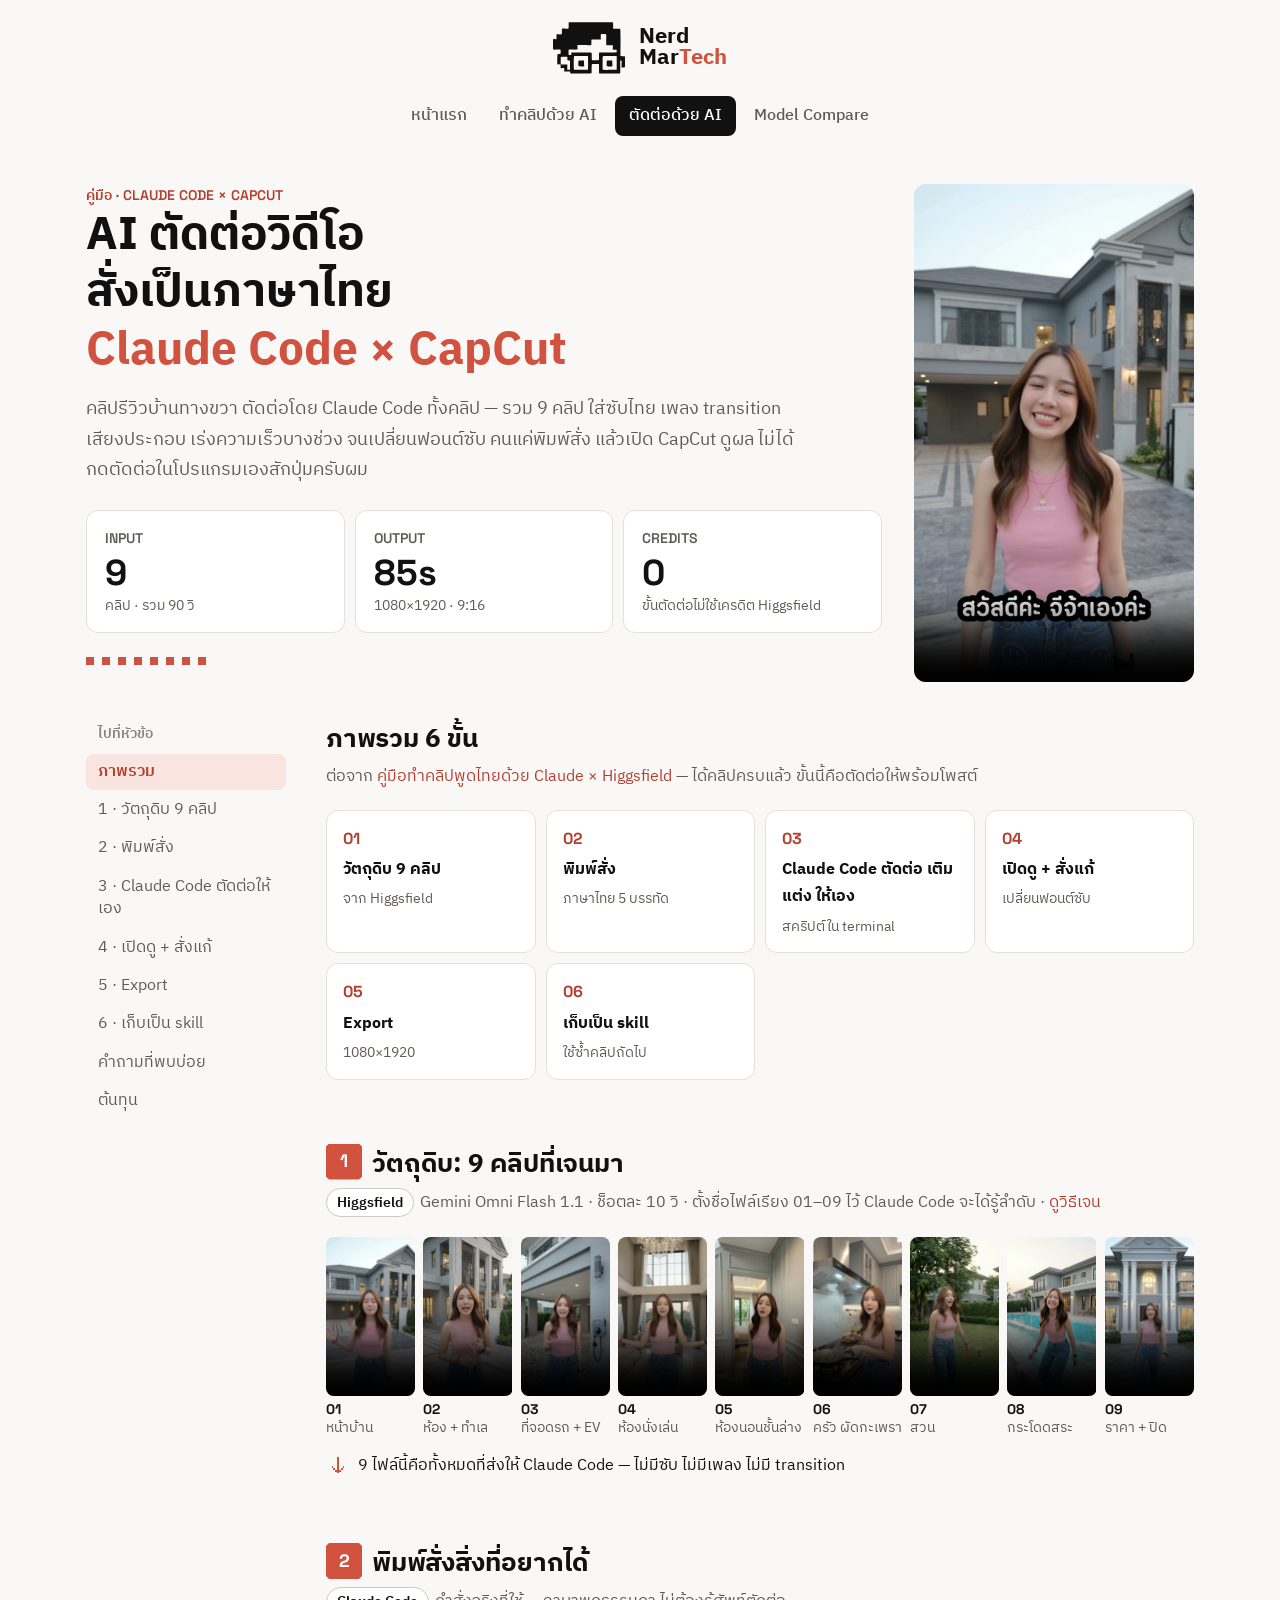
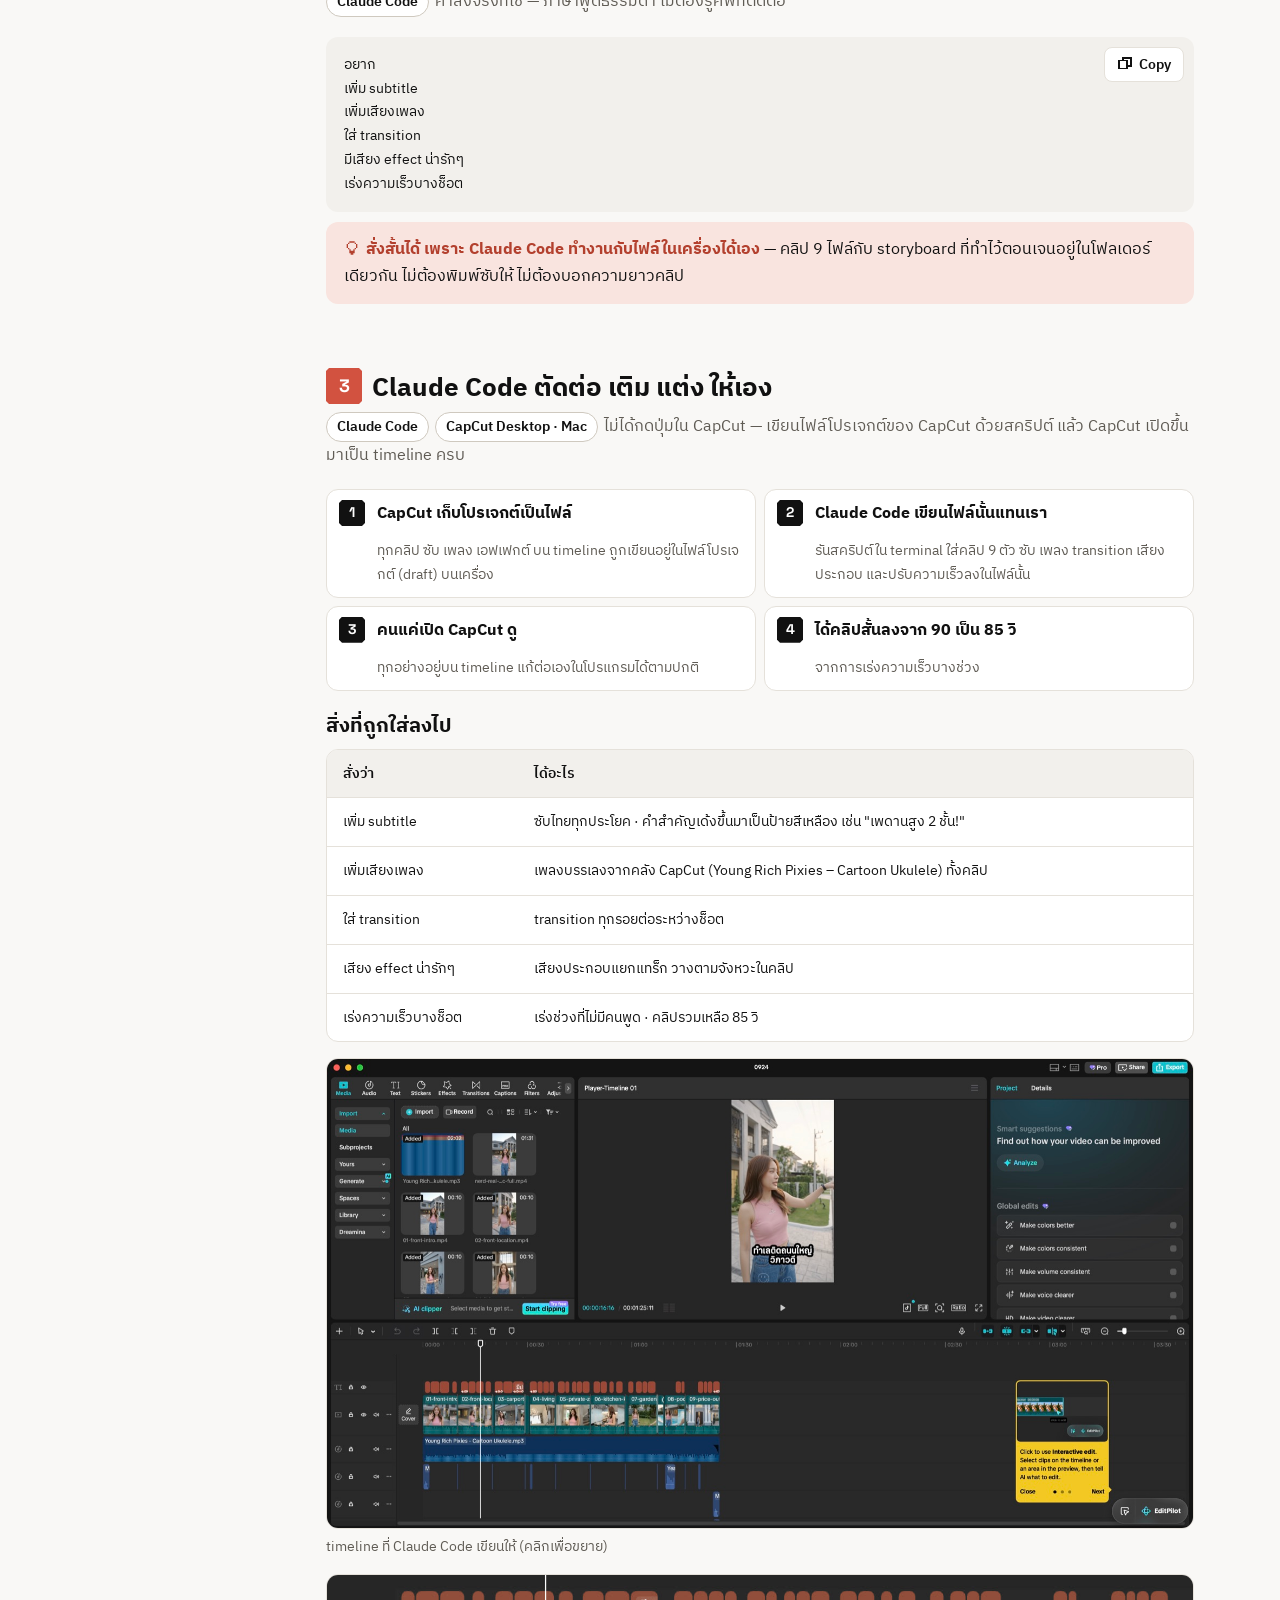
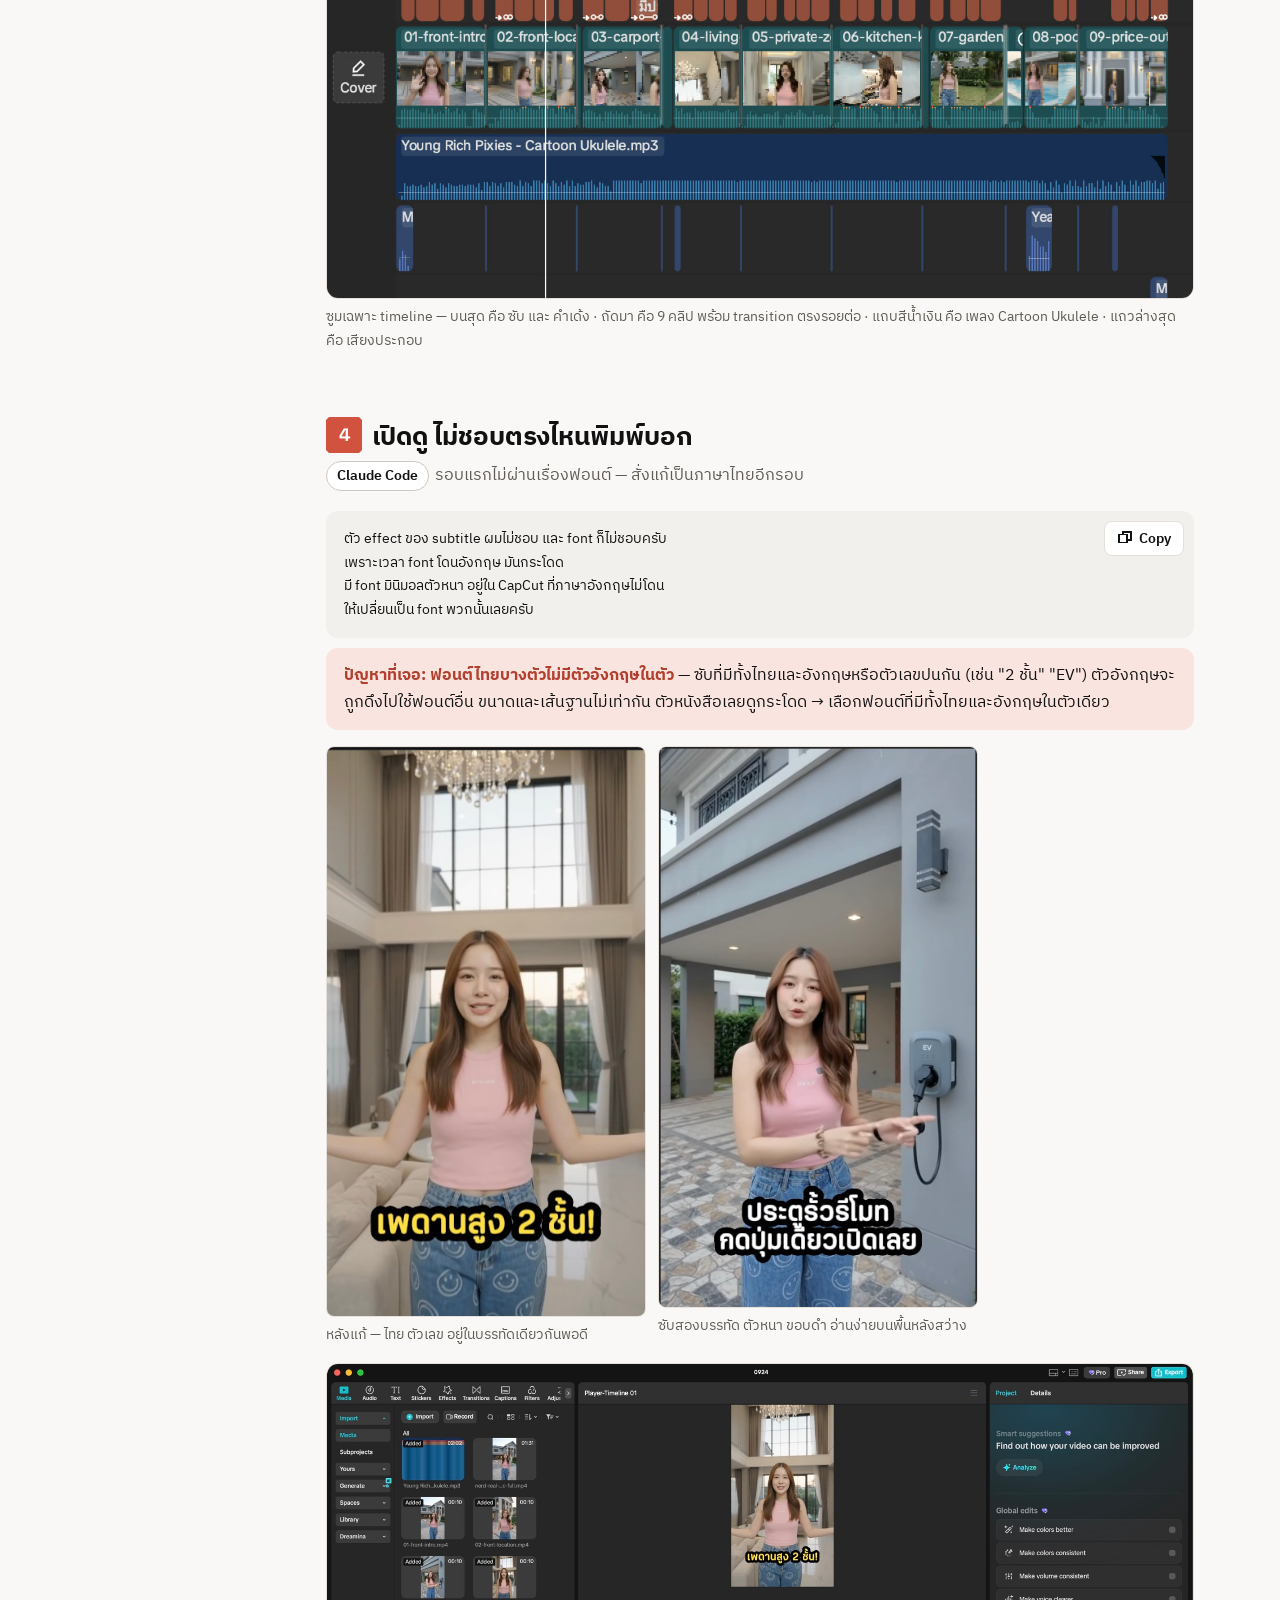
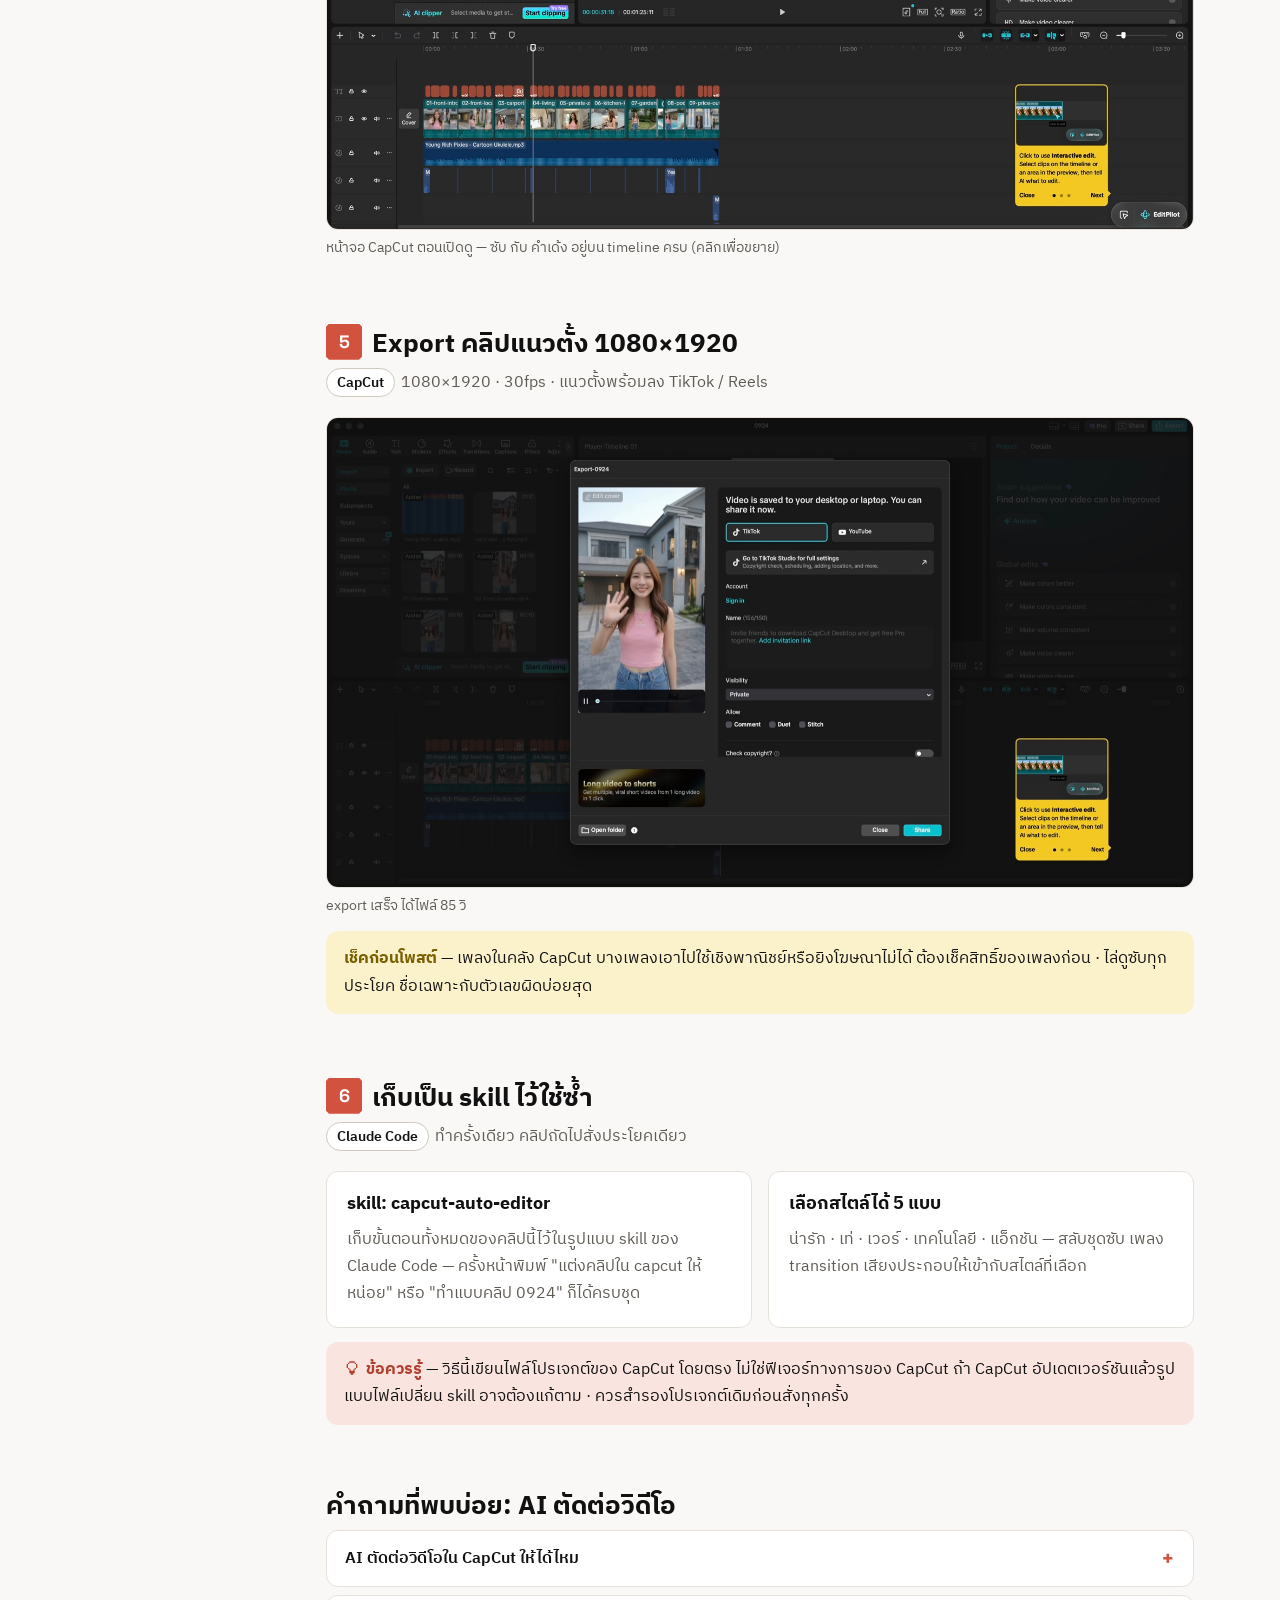
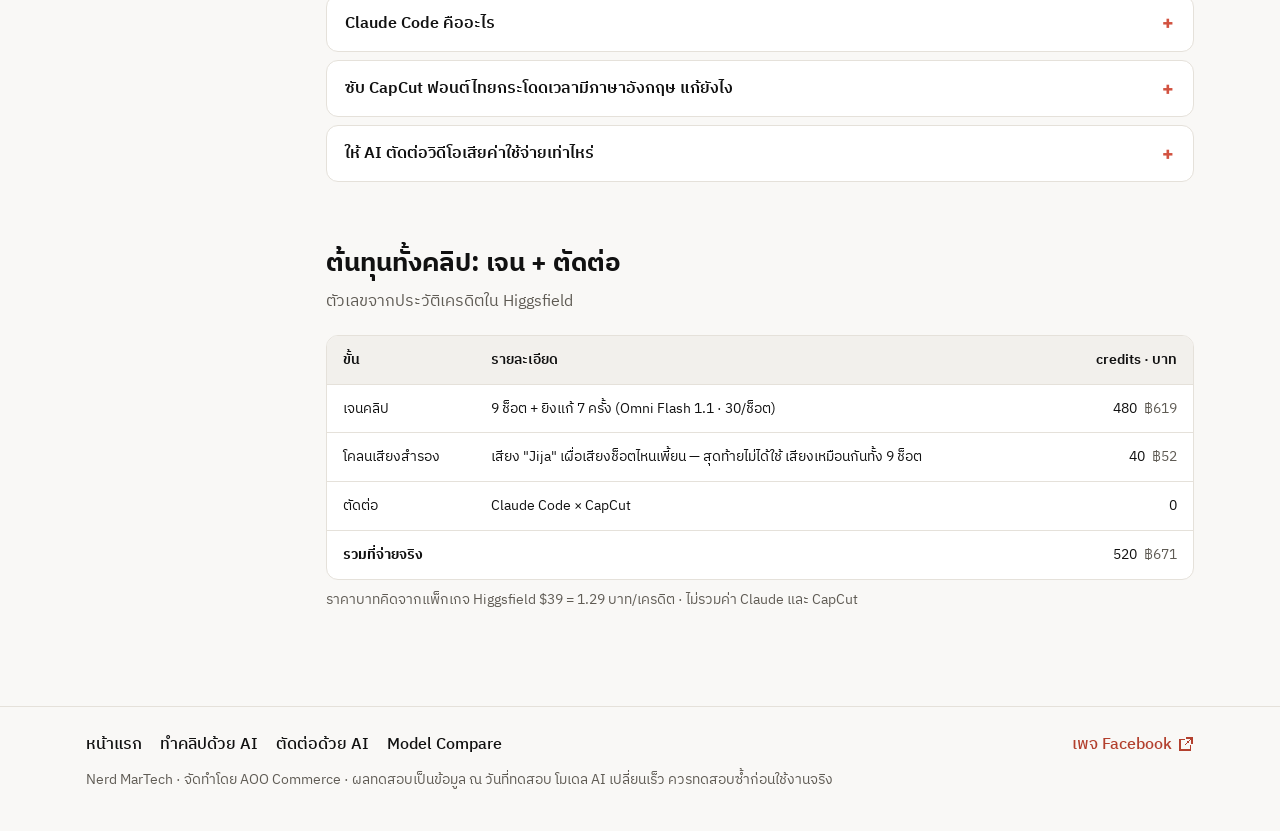
==== ai-edit.html @ 5c033482 "Home: 18s Genjutsu before/after pair playing in sync Original (sped 1.5% to match Genjutsu timing, c" ====
<!DOCTYPE html>
<html lang="th">
<head>
<meta charset="UTF-8">
<meta name="viewport" content="width=device-width, initial-scale=1">
<title>AI ตัดต่อวิดีโอ ให้ Claude Code ตัดต่อใน CapCut — สอนทีละขั้น</title>
<meta name="description" content="AI ตัดต่อวิดีโอให้ทั้งคลิป: Claude Code ใส่ซับไทย เพลง transition เสียงประกอบใน CapCut แค่พิมพ์สั่งเป็นภาษาไทย พร้อมคำสั่งจริง ภาพหน้าจอ และวิธีแก้ฟอนต์ซับกระโดด">
<link rel="canonical" href="https://nerdmartech.com/ai-edit.html">
<meta property="og:type" content="article">
<meta property="og:site_name" content="Nerd MarTech">
<meta property="og:title" content="AI ตัดต่อวิดีโอ ให้ Claude Code ตัดต่อใน CapCut — สอนทีละขั้น">
<meta property="og:description" content="AI ตัดต่อวิดีโอให้ทั้งคลิป: Claude Code ใส่ซับไทย เพลง transition เสียงประกอบใน CapCut แค่พิมพ์สั่งเป็นภาษาไทย พร้อมคำสั่งจริง ภาพหน้าจอ และวิธีแก้ฟอนต์ซับกระโดด">
<meta property="og:video" content="https://nerdmartech.com/assets/videos/ugc-house-review-final.mp4">
<meta property="og:url" content="https://nerdmartech.com/ai-edit.html">
<meta property="og:locale" content="th_TH">
<meta name="twitter:card" content="summary_large_image">
<meta property="og:image" content="https://nerdmartech.com/assets/og.png">
<meta property="og:image:width" content="1200">
<meta property="og:image:height" content="630">
<meta property="og:image:alt" content="Nerd MarTech — เนิร์ดนั่งหน้าแล็ปท็อป รอบตัวมีไอคอน Claude ChatGPT Gemini Canva CapCut Facebook LINE">
<meta name="twitter:image" content="https://nerdmartech.com/assets/og.png">
<script type="application/ld+json">
{"@context":"https://schema.org","@type":"HowTo","name":"AI ตัดต่อวิดีโอ: ให้ Claude Code ตัดต่อใน CapCut","description":"ให้ Claude Code ตัดต่อคลิปใน CapCut Desktop ให้ทั้งคลิป ตั้งแต่รวมคลิป ใส่ซับไทย เพลง transition เสียงประกอบ เร่งความเร็ว จนเปลี่ยนฟอนต์ คนแค่พิมพ์สั่งเป็นภาษาไทย","totalTime":"PT30M","tool":[{"@type":"HowToTool","name":"Claude Code"},{"@type":"HowToTool","name":"CapCut Desktop (Mac)"}],"step":[{"@type":"HowToStep","name":"เตรียมคลิปวัตถุดิบ","text":"คลิปที่เจนเสร็จแล้ว 9 ไฟล์ ตั้งชื่อเรียงตามลำดับ 01–09"},{"@type":"HowToStep","name":"พิมพ์สั่งสิ่งที่อยากได้","text":"บอก Claude Code เป็นภาษาไทย: ใส่ซับ เพลง transition เสียงประกอบ เร่งความเร็วบางช็อต"},{"@type":"HowToStep","name":"Claude Code เขียนโปรเจกต์ CapCut","text":"Claude Code เขียนไฟล์โปรเจกต์ของ CapCut Desktop ผ่านสคริปต์ใน terminal"},{"@type":"HowToStep","name":"เปิด CapCut ดูแล้วสั่งแก้","text":"เปิดโปรเจกต์ดูผล ไม่ชอบตรงไหนพิมพ์บอก เช่น เปลี่ยนฟอนต์ซับ"},{"@type":"HowToStep","name":"Export","text":"Export 1080×1920 แนวตั้ง"},{"@type":"HowToStep","name":"เก็บเป็น skill","text":"เก็บขั้นตอนทั้งหมดเป็น skill ไว้ใช้กับคลิปถัดไป"}]}
</script>
<script type="application/ld+json">
{"@context": "https://schema.org", "@type": "FAQPage", "mainEntity": [{"@type": "Question", "name": "AI ตัดต่อวิดีโอใน CapCut ให้ได้ไหม", "acceptedAnswer": {"@type": "Answer", "text": "ได้ — Claude Code เขียนไฟล์โปรเจกต์ของ CapCut Desktop บน Mac ผ่านสคริปต์ใน terminal ใส่คลิป ซับไทย เพลง transition เสียงประกอบ และปรับความเร็วให้ พอเปิด CapCut ทุกอย่างอยู่บน timeline แก้ต่อเองได้ตามปกติ คลิปตัวอย่างในหน้านี้ตัดต่อแบบนี้ทั้งคลิป"}}, {"@type": "Question", "name": "Claude Code คืออะไร", "acceptedAnswer": {"@type": "Answer", "text": "Claude Code คือ AI ของ Anthropic ที่ทำงานใน terminal อ่าน เขียน และรันไฟล์ในเครื่องได้เอง เดิมทำมาเพื่อเขียนโค้ด แต่สั่งงานอื่นที่ทำผ่านไฟล์ได้ด้วย เช่น ตัดต่อวิดีโอผ่านไฟล์โปรเจกต์ของ CapCut"}}, {"@type": "Question", "name": "ซับ CapCut ฟอนต์ไทยกระโดดเวลามีภาษาอังกฤษ แก้ยังไง", "acceptedAnswer": {"@type": "Answer", "text": "เกิดจากฟอนต์ไทยบางตัวไม่มีตัวอังกฤษและตัวเลขในตัว โปรแกรมเลยดึงฟอนต์อื่นมาแทน ขนาดและเส้นฐานไม่เท่ากัน ตัวหนังสือจึงดูกระโดด วิธีแก้คือเปลี่ยนเป็นฟอนต์ที่มีทั้งไทยและอังกฤษในตัวเดียว เช่น ฟอนต์ตัวหนาแบบมินิมอลในคลัง CapCut"}}, {"@type": "Question", "name": "ให้ AI ตัดต่อวิดีโอเสียค่าใช้จ่ายเท่าไหร่", "acceptedAnswer": {"@type": "Answer", "text": "ขั้นตัดต่อไม่ใช้เครดิต Higgsfield เลย ต้นทุนหลักอยู่ที่ตอนเจนคลิป คลิปตัวอย่าง 85 วินาทีจ่ายรวม 520 credits (ประมาณ 671 บาท) — เจน 9 ช็อตรวมยิงแก้ 7 ครั้ง 480 + โคลนเสียงสำรอง 40 ยังไม่รวมค่าสมาชิก Claude"}}]}
</script>
<script type="application/ld+json">
{"@context": "https://schema.org", "@type": "VideoObject", "name": "รีวิวบ้าน Nerd Real Estate — วิดีโอ AI ตัดต่อด้วย Claude Code × CapCut", "description": "คลิปรีวิวบ้าน 85 วินาที เจนทุกช็อตด้วย Gemini Omni Flash 1.1 และตัดต่อ ใส่ซับไทย เพลง transition เสียงประกอบ โดย Claude Code ใน CapCut", "thumbnailUrl": "https://nerdmartech.com/assets/videos/ugc-house-review-final.jpg", "contentUrl": "https://nerdmartech.com/assets/videos/ugc-house-review-final.mp4", "uploadDate": "2026-09-24", "duration": "PT1M25S", "inLanguage": "th"}
</script>
<script type="application/ld+json">
{"@context": "https://schema.org", "@type": "BreadcrumbList", "itemListElement": [{"@type": "ListItem", "position": 1, "name": "หน้าแรก", "item": "https://nerdmartech.com/"}, {"@type": "ListItem", "position": 2, "name": "ตัดต่อวิดีโอด้วย AI", "item": "https://nerdmartech.com/ai-edit.html"}]}
</script>
<link href="https://fonts.googleapis.com/css2?family=IBM+Plex+Sans+Thai:wght@400;500;600;700&family=Space+Grotesk:wght@500;600;700&family=Zen+Kaku+Gothic+New:wght@500;700&display=swap" rel="stylesheet">
<link rel="stylesheet" href="assets/style.css?v=20260924d">
<link rel="icon" href="favicon.ico?v=2" sizes="any">
<link rel="icon" type="image/png" sizes="32x32" href="assets/brand/favicon-32.png?v=2">
<link rel="apple-touch-icon" href="assets/brand/apple-touch-icon.png?v=2">
<meta name="theme-color" content="#f9f8f6">
<style>
.guide-hero{display:grid;grid-template-columns:minmax(0,1fr) 280px;gap:32px;align-items:start}
@media(max-width:820px){.guide-hero{grid-template-columns:minmax(0,1fr)}.guide-hero video{max-width:320px;margin:0 auto}}
.flow{display:grid;grid-template-columns:repeat(auto-fit,minmax(170px,1fr));gap:10px}
.flow a{display:flex;flex-direction:column;gap:4px;background:var(--card);border:1px solid var(--line);border-radius:var(--r);padding:14px 16px;color:var(--text)}
.flow a:hover{text-decoration:none;border-color:var(--line2);box-shadow:var(--shadow)}
.flow a b{font-size:var(--fs-md)}
.flow a small{color:var(--muted);font-size:var(--fs-sm)}
.flow .n{font-family:var(--font-display);font-weight:700;color:var(--accent-ink)}
.merge{display:flex;align-items:center;gap:10px;margin:14px 0 0;font-size:var(--fs-md)}
.merge svg{width:22px;height:22px;fill:var(--accent);transform:rotate(90deg);shape-rendering:crispEdges}
.shots{display:grid;grid-template-columns:repeat(2,minmax(0,320px));gap:12px}
.shots figure{margin:0;display:flex;flex-direction:column;gap:6px}
.shots img{width:100%;display:block;border-radius:var(--r-sm);border:1px solid var(--line);cursor:zoom-in}
.shots figcaption{font-size:var(--fs-sm);color:var(--muted)}
.wide-shot img{width:100%;display:block;border-radius:var(--r);border:1px solid var(--line);cursor:zoom-in}
.wide-shot figure{margin:0}
.wide-shot figcaption{font-size:var(--fs-sm);color:var(--muted);margin-top:6px}
.check{margin:0;padding-left:20px}.check li{margin:4px 0}
</style>
</head>
<body data-page="ai-edit.html">

<div class="wrap page-hero">
<div class="hero guide-hero">
  <div>
    <div class="lab red">คู่มือ · Claude Code × CapCut</div>
    <h1>AI ตัดต่อวิดีโอ<br>สั่งเป็นภาษาไทย<br><em>Claude Code × CapCut</em></h1>
    <p>คลิปรีวิวบ้านทางขวา ตัดต่อโดย Claude Code ทั้งคลิป — รวม 9 คลิป ใส่ซับไทย เพลง transition เสียงประกอบ เร่งความเร็วบางช่วง จนเปลี่ยนฟอนต์ซับ คนแค่พิมพ์สั่ง แล้วเปิด CapCut ดูผล ไม่ได้กดตัดต่อในโปรแกรมเองสักปุ่มครับผม</p>
    <div class="stats">
      <div class="stat"><span class="lab">Input</span><span class="num">9</span><small>คลิป · รวม 90 วิ</small></div>
      <div class="stat"><span class="lab">Output</span><span class="num">85s</span><small>1080×1920 · 9:16</small></div>
      <div class="stat"><span class="lab">Credits</span><span class="num">0</span><small>ขั้นตัดต่อไม่ใช้เครดิต Higgsfield</small></div>
    </div>
    <div class="px-divider"></div>
  </div>
  <video class="show-media" aria-label="คลิปรีวิวบ้านที่ AI ตัดต่อ ใส่ซับ เพลง ให้ทั้งคลิป" src="assets/videos/ugc-house-review-final.mp4" poster="assets/videos/ugc-house-review-final.jpg" controls playsinline preload="none"></video>
</div>
</div>

<main id="content">

<!-- ===== OVERVIEW ===== -->
<section id="overview" data-toc="ภาพรวม">
  <h2>ภาพรวม 6 ขั้น</h2>
  <p class="h2sub">ต่อจาก <a href="ai-video.html">คู่มือทำคลิปพูดไทยด้วย Claude × Higgsfield</a> — ได้คลิปครบแล้ว ขั้นนี้คือตัดต่อให้พร้อมโพสต์</p>
  <div class="flow">
    <a href="#step1"><span class="n">01</span><b>วัตถุดิบ 9 คลิป</b><small>จาก Higgsfield</small></a>
    <a href="#step2"><span class="n">02</span><b>พิมพ์สั่ง</b><small>ภาษาไทย 5 บรรทัด</small></a>
    <a href="#step3"><span class="n">03</span><b>Claude Code ตัดต่อ เติม แต่ง ให้เอง</b><small>สคริปต์ใน terminal</small></a>
    <a href="#step4"><span class="n">04</span><b>เปิดดู + สั่งแก้</b><small>เปลี่ยนฟอนต์ซับ</small></a>
    <a href="#step5"><span class="n">05</span><b>Export</b><small>1080×1920</small></a>
    <a href="#step6"><span class="n">06</span><b>เก็บเป็น skill</b><small>ใช้ซ้ำคลิปถัดไป</small></a>
  </div>
</section>

<!-- ===== STEP 1 ===== -->
<section id="step1" data-toc="1 · วัตถุดิบ 9 คลิป">
  <h2><span class="stepno">1</span>วัตถุดิบ: 9 คลิปที่เจนมา</h2>
  <p class="h2sub"><span class="tool">Higgsfield</span>Gemini Omni Flash 1.1 · ช็อตละ 10 วิ · ตั้งชื่อไฟล์เรียง 01–09 ไว้ Claude Code จะได้รู้ลำดับ · <a href="ai-video.html">ดูวิธีเจน</a></p>
  <div class="clips">
    <figure><video src="assets/videos/ugc-house/01-front-intro.mp4" poster="assets/videos/ugc-house/01-front-intro.jpg" controls playsinline preload="none"></video><figcaption><b>01</b>หน้าบ้าน</figcaption></figure>
    <figure><video src="assets/videos/ugc-house/02-front-location.mp4" poster="assets/videos/ugc-house/02-front-location.jpg" controls playsinline preload="none"></video><figcaption><b>02</b>ห้อง + ทำเล</figcaption></figure>
    <figure><video src="assets/videos/ugc-house/03-carport-ev.mp4" poster="assets/videos/ugc-house/03-carport-ev.jpg" controls playsinline preload="none"></video><figcaption><b>03</b>ที่จอดรถ + EV</figcaption></figure>
    <figure><video src="assets/videos/ugc-house/04-living-room.mp4" poster="assets/videos/ugc-house/04-living-room.jpg" controls playsinline preload="none"></video><figcaption><b>04</b>ห้องนั่งเล่น</figcaption></figure>
    <figure><video src="assets/videos/ugc-house/05-private-zone.mp4" poster="assets/videos/ugc-house/05-private-zone.jpg" controls playsinline preload="none"></video><figcaption><b>05</b>ห้องนอนชั้นล่าง</figcaption></figure>
    <figure><video src="assets/videos/ugc-house/06-kitchen-krapao.mp4" poster="assets/videos/ugc-house/06-kitchen-krapao.jpg" controls playsinline preload="none"></video><figcaption><b>06</b>ครัว ผัดกะเพรา</figcaption></figure>
    <figure><video src="assets/videos/ugc-house/07-garden.mp4" poster="assets/videos/ugc-house/07-garden.jpg" controls playsinline preload="none"></video><figcaption><b>07</b>สวน</figcaption></figure>
    <figure><video src="assets/videos/ugc-house/08-pool-jump.mp4" poster="assets/videos/ugc-house/08-pool-jump.jpg" controls playsinline preload="none"></video><figcaption><b>08</b>กระโดดสระ</figcaption></figure>
    <figure><video src="assets/videos/ugc-house/09-price-outro.mp4" poster="assets/videos/ugc-house/09-price-outro.jpg" controls playsinline preload="none"></video><figcaption><b>09</b>ราคา + ปิด</figcaption></figure>
  </div>
  <p class="merge"><svg><use href="#i-arrow"/></svg><span>9 ไฟล์นี้คือทั้งหมดที่ส่งให้ Claude Code — ไม่มีซับ ไม่มีเพลง ไม่มี transition</span></p>
</section>

<!-- ===== STEP 2 ===== -->
<section id="step2" data-toc="2 · พิมพ์สั่ง">
  <h2><span class="stepno">2</span>พิมพ์สั่งสิ่งที่อยากได้</h2>
  <p class="h2sub"><span class="tool">Claude Code</span>คำสั่งจริงที่ใช้ — ภาษาพูดธรรมดา ไม่ต้องรู้ศัพท์ตัดต่อ</p>
  <div class="prompt">
    <button class="copy">Copy</button>
<pre>อยาก
เพิ่ม subtitle
เพิ่มเสียงเพลง
ใส่ transition
มีเสียง effect น่ารักๆ
เร่งความเร็วบางช็อต</pre>
  </div>
  <div class="lesson"><b>สั่งสั้นได้ เพราะ Claude Code ทำงานกับไฟล์ในเครื่องได้เอง</b> — คลิป 9 ไฟล์กับ storyboard ที่ทำไว้ตอนเจนอยู่ในโฟลเดอร์เดียวกัน ไม่ต้องพิมพ์ซับให้ ไม่ต้องบอกความยาวคลิป</div>
</section>

<!-- ===== STEP 3 ===== -->
<section id="step3" data-toc="3 · Claude Code ตัดต่อให้เอง">
  <h2><span class="stepno">3</span>Claude Code ตัดต่อ เติม แต่ง ให้เอง</h2>
  <p class="h2sub"><span class="tool">Claude Code</span><span class="tool">CapCut Desktop · Mac</span>ไม่ได้กดปุ่มใน CapCut — เขียนไฟล์โปรเจกต์ของ CapCut ด้วยสคริปต์ แล้ว CapCut เปิดขึ้นมาเป็น timeline ครบ</p>
  <ol class="steps compact">
    <li><b>CapCut เก็บโปรเจกต์เป็นไฟล์</b><span>ทุกคลิป ซับ เพลง เอฟเฟกต์ บน timeline ถูกเขียนอยู่ในไฟล์โปรเจกต์ (draft) บนเครื่อง</span></li>
    <li><b>Claude Code เขียนไฟล์นั้นแทนเรา</b><span>รันสคริปต์ใน terminal ใส่คลิป 9 ตัว ซับ เพลง transition เสียงประกอบ และปรับความเร็วลงในไฟล์นั้น</span></li>
    <li><b>คนแค่เปิด CapCut ดู</b><span>ทุกอย่างอยู่บน timeline แก้ต่อเองในโปรแกรมได้ตามปกติ</span></li>
    <li><b>ได้คลิปสั้นลงจาก 90 เป็น 85 วิ</b><span>จากการเร่งความเร็วบางช่วง</span></li>
  </ol>
  <h3 style="margin-top:22px">สิ่งที่ถูกใส่ลงไป</h3>
  <div class="tablewrap fit">
    <table>
      <thead><tr><th>สั่งว่า</th><th>ได้อะไร</th></tr></thead>
      <tbody>
        <tr><td>เพิ่ม subtitle</td><td>ซับไทยทุกประโยค · คำสำคัญเด้งขึ้นมาเป็นป้ายสีเหลือง เช่น "เพดานสูง 2 ชั้น!"</td></tr>
        <tr><td>เพิ่มเสียงเพลง</td><td>เพลงบรรเลงจากคลัง CapCut (Young Rich Pixies – Cartoon Ukulele) ทั้งคลิป</td></tr>
        <tr><td>ใส่ transition</td><td>transition ทุกรอยต่อระหว่างช็อต</td></tr>
        <tr><td>เสียง effect น่ารักๆ</td><td>เสียงประกอบแยกแทร็ก วางตามจังหวะในคลิป</td></tr>
        <tr><td>เร่งความเร็วบางช็อต</td><td>เร่งช่วงที่ไม่มีคนพูด · คลิปรวมเหลือ 85 วิ</td></tr>
      </tbody>
    </table>
  </div>
  <div class="wide-shot" style="margin-top:16px">
    <figure><img data-zoom src="assets/screens/capcut-2.jpg" alt="timeline ใน CapCut ที่ Claude Code สร้าง มี 9 คลิป แทร็กซับ เพลง และเสียงประกอบ" loading="lazy"><figcaption>timeline ที่ Claude Code เขียนให้ (คลิกเพื่อขยาย)</figcaption></figure>
  </div>
  <div class="wide-shot" style="margin-top:16px">
    <figure><img data-zoom src="assets/screens/capcut-timeline-zoom.jpg" alt="ซูม timeline ใน CapCut: แทร็กซับ 9 คลิป เพลง และเสียงประกอบ" loading="lazy"><figcaption>ซูมเฉพาะ timeline — บนสุด คือ ซับ และ คำเด้ง · ถัดมา คือ 9 คลิป พร้อม transition ตรงรอยต่อ · แถบสีน้ำเงิน คือ เพลง Cartoon Ukulele · แถวล่างสุด คือ เสียงประกอบ</figcaption></figure>
  </div>
</section>

<!-- ===== STEP 4 ===== -->
<section id="step4" data-toc="4 · เปิดดู + สั่งแก้">
  <h2><span class="stepno">4</span>เปิดดู ไม่ชอบตรงไหนพิมพ์บอก</h2>
  <p class="h2sub"><span class="tool">Claude Code</span>รอบแรกไม่ผ่านเรื่องฟอนต์ — สั่งแก้เป็นภาษาไทยอีกรอบ</p>
  <div class="prompt">
    <button class="copy">Copy</button>
<pre>ตัว effect ของ subtitle ผมไม่ชอบ และ font ก็ไม่ชอบครับ
เพราะเวลา font โดนอังกฤษ มันกระโดด
มี font มินิมอลตัวหนา อยู่ใน CapCut ที่ภาษาอังกฤษไม่โดน
ให้เปลี่ยนเป็น font พวกนั้นเลยครับ</pre>
  </div>
  <div class="callout"><b>ปัญหาที่เจอ: ฟอนต์ไทยบางตัวไม่มีตัวอังกฤษในตัว</b> — ซับที่มีทั้งไทยและอังกฤษหรือตัวเลขปนกัน (เช่น "2 ชั้น" "EV") ตัวอังกฤษจะถูกดึงไปใช้ฟอนต์อื่น ขนาดและเส้นฐานไม่เท่ากัน ตัวหนังสือเลยดูกระโดด → เลือกฟอนต์ที่มีทั้งไทยและอังกฤษในตัวเดียว</div>
  <div class="shots" style="margin-top:16px">
    <figure><img data-zoom src="assets/screens/capcut-4.jpg" alt="ซับหลังแก้ฟอนต์: เพดานสูง 2 ชั้น!" loading="lazy"><figcaption>หลังแก้ — ไทย ตัวเลข อยู่ในบรรทัดเดียวกันพอดี</figcaption></figure>
    <figure><img data-zoom src="assets/screens/capcut-5.jpg" alt="ซับสองบรรทัดในช็อตที่จอดรถ" loading="lazy"><figcaption>ซับสองบรรทัด ตัวหนา ขอบดำ อ่านง่ายบนพื้นหลังสว่าง</figcaption></figure>
  </div>
  <div class="wide-shot" style="margin-top:16px">
    <figure><img data-zoom src="assets/screens/capcut-3.jpg" alt="หน้าจอ CapCut ตอนเล่นช็อตห้องนั่งเล่น" loading="lazy"><figcaption>หน้าจอ CapCut ตอนเปิดดู — ซับ กับ คำเด้ง อยู่บน timeline ครบ (คลิกเพื่อขยาย)</figcaption></figure>
  </div>
</section>

<!-- ===== STEP 5 ===== -->
<section id="step5" data-toc="5 · Export">
  <h2><span class="stepno">5</span>Export คลิปแนวตั้ง 1080×1920</h2>
  <p class="h2sub"><span class="tool">CapCut</span>1080×1920 · 30fps · แนวตั้งพร้อมลง TikTok / Reels</p>
  <div class="wide-shot">
    <figure><img data-zoom src="assets/screens/capcut-1.jpg" alt="หน้าต่าง Export ของ CapCut" loading="lazy"><figcaption>export เสร็จ ได้ไฟล์ 85 วิ</figcaption></figure>
  </div>
  <div class="callout note" style="margin-top:14px"><b>เช็คก่อนโพสต์</b> — เพลงในคลัง CapCut บางเพลงเอาไปใช้เชิงพาณิชย์หรือยิงโฆษณาไม่ได้ ต้องเช็คสิทธิ์ของเพลงก่อน · ไล่ดูซับทุกประโยค ชื่อเฉพาะกับตัวเลขผิดบ่อยสุด</div>
</section>

<!-- ===== STEP 6 ===== -->
<section id="step6" data-toc="6 · เก็บเป็น skill">
  <h2><span class="stepno">6</span>เก็บเป็น skill ไว้ใช้ซ้ำ</h2>
  <p class="h2sub"><span class="tool">Claude Code</span>ทำครั้งเดียว คลิปถัดไปสั่งประโยคเดียว</p>
  <div class="grid g2">
    <div class="card">
      <h3>skill: capcut-auto-editor</h3>
      <p>เก็บขั้นตอนทั้งหมดของคลิปนี้ไว้ในรูปแบบ skill ของ Claude Code — ครั้งหน้าพิมพ์ "แต่งคลิปใน capcut ให้หน่อย" หรือ "ทำแบบคลิป 0924" ก็ได้ครบชุด</p>
    </div>
    <div class="card">
      <h3>เลือกสไตล์ได้ 5 แบบ</h3>
      <p>น่ารัก · เท่ · เวอร์ · เทคโนโลยี · แอ็กชัน — สลับชุดซับ เพลง transition เสียงประกอบให้เข้ากับสไตล์ที่เลือก</p>
    </div>
  </div>
  <div class="lesson" style="margin-top:14px"><b>ข้อควรรู้</b> — วิธีนี้เขียนไฟล์โปรเจกต์ของ CapCut โดยตรง ไม่ใช่ฟีเจอร์ทางการของ CapCut ถ้า CapCut อัปเดตเวอร์ชันแล้วรูปแบบไฟล์เปลี่ยน skill อาจต้องแก้ตาม · ควรสำรองโปรเจกต์เดิมก่อนสั่งทุกครั้ง</div>
</section>

<!-- ===== FAQ ===== -->
<section id="faq" data-toc="คำถามที่พบบ่อย">
  <h2>คำถามที่พบบ่อย: AI ตัดต่อวิดีโอ</h2>
  <div class="faq">
    <details><summary>AI ตัดต่อวิดีโอใน CapCut ให้ได้ไหม</summary><p>ได้ — Claude Code เขียนไฟล์โปรเจกต์ของ CapCut Desktop บน Mac ผ่านสคริปต์ใน terminal ใส่คลิป ซับไทย เพลง transition เสียงประกอบ และปรับความเร็วให้ พอเปิด CapCut ทุกอย่างอยู่บน timeline แก้ต่อเองได้ตามปกติ คลิปตัวอย่างในหน้านี้ตัดต่อแบบนี้ทั้งคลิป</p></details>
    <details><summary>Claude Code คืออะไร</summary><p>Claude Code คือ AI ของ Anthropic ที่ทำงานใน terminal อ่าน เขียน และรันไฟล์ในเครื่องได้เอง เดิมทำมาเพื่อเขียนโค้ด แต่สั่งงานอื่นที่ทำผ่านไฟล์ได้ด้วย เช่น ตัดต่อวิดีโอผ่านไฟล์โปรเจกต์ของ CapCut</p></details>
    <details><summary>ซับ CapCut ฟอนต์ไทยกระโดดเวลามีภาษาอังกฤษ แก้ยังไง</summary><p>เกิดจากฟอนต์ไทยบางตัวไม่มีตัวอังกฤษและตัวเลขในตัว โปรแกรมเลยดึงฟอนต์อื่นมาแทน ขนาดและเส้นฐานไม่เท่ากัน ตัวหนังสือจึงดูกระโดด วิธีแก้คือเปลี่ยนเป็นฟอนต์ที่มีทั้งไทยและอังกฤษในตัวเดียว เช่น ฟอนต์ตัวหนาแบบมินิมอลในคลัง CapCut</p></details>
    <details><summary>ให้ AI ตัดต่อวิดีโอเสียค่าใช้จ่ายเท่าไหร่</summary><p>ขั้นตัดต่อไม่ใช้เครดิต Higgsfield เลย ต้นทุนหลักอยู่ที่ตอนเจนคลิป คลิปตัวอย่าง 85 วินาทีจ่ายรวม 520 credits (ประมาณ 671 บาท) — เจน 9 ช็อตรวมยิงแก้ 7 ครั้ง 480 + โคลนเสียงสำรอง 40 ยังไม่รวมค่าสมาชิก Claude</p></details>
  </div>
</section>

<!-- ===== COST ===== -->
<section id="cost" data-toc="ต้นทุน">
  <h2>ต้นทุนทั้งคลิป: เจน + ตัดต่อ</h2>
  <p class="h2sub">ตัวเลขจากประวัติเครดิตใน Higgsfield</p>
  <div class="tablewrap fit">
    <table>
      <thead><tr><th>ขั้น</th><th>รายละเอียด</th><th class="num">credits · บาท</th></tr></thead>
      <tbody>
        <tr><td>เจนคลิป</td><td>9 ช็อต + ยิงแก้ 7 ครั้ง (Omni Flash 1.1 · 30/ช็อต)</td><td class="num" data-cr="480">480</td></tr>
        <tr><td>โคลนเสียงสำรอง</td><td>เสียง "Jija" เผื่อเสียงช็อตไหนเพี้ยน — สุดท้ายไม่ได้ใช้ เสียงเหมือนกันทั้ง 9 ช็อต</td><td class="num" data-cr="40">40</td></tr>
        <tr><td>ตัดต่อ</td><td>Claude Code × CapCut</td><td class="num">0</td></tr>
        <tr><td><b>รวมที่จ่ายจริง</b></td><td></td><td class="num" data-cr="520">520</td></tr>
      </tbody>
    </table>
  </div>
  <p class="rate-note" style="margin-top:8px">ราคาบาทคิดจากแพ็กเกจ Higgsfield $39 = 1.29 บาท/เครดิต · ไม่รวมค่า Claude และ CapCut</p>
</section>

</main>

<script src="assets/site.js?v=20260924d"></script>
</body>
</html>
---- assets/style.css ----
/* =====================================================================
   Nerd MarTech — Design System v2.0 (light)
   Rules: light surfaces · 1 main accent (red) · no blue · min text 14px ·
   buttons/badges 16px · no letter-spacing · no one-side accent borders
   (use filled tint backgrounds instead)
   ===================================================================== */
:root{
  /* surfaces */
  --bg:#f9f8f6;            /* Nerd Off-white — page */
  --bg2:#f2f0ec;           /* sunken: code, prompt, input */
  --card:#ffffff;          /* card */
  --card2:#f2f0ec;         /* chip, secondary button */
  --line:#e5e1da;          /* hairline */
  --line2:#cfc9bf;         /* stronger border (hover, ghost) */
  /* ink */
  --text:#111111;          /* Nerd Black */
  --muted:#5f5b54;         /* secondary text (6:1 on bg) */
  --faint:#8a857c;         /* placeholder, disabled */
  /* brand */
  --accent:#d25240;        /* Nerd Red — fills, primary button */
  --accent-ink:#b3402e;    /* red text / links on light */
  --accent-soft:#f9e4df;   /* red tint fill */
  --accent2:#efd058;       /* Nerd Yellow — highlight fill only (never text) */
  --yellow-soft:#fbf2cc;
  --green:#3b605c;         /* Nerd Green — alt section */
  --green-soft:#e2ecea;
  --purple:#6f5cd6;        /* Nerd Purple — experimental */
  --purple-soft:#ebe8fa;
  /* result */
  --ok:#7fc8a9;--ok-ink:#23694d;--ok-soft:#e1f2ea;
  --warn:#efd058;--warn-ink:#7a5f00;--warn-soft:#fbf2cc;
  --bad:#d25240;--bad-ink:#b3402e;--bad-soft:#f9e4df;
  --offwhite:#f9f8f6;--black:#111111;
  /* type */
  --font-body:'IBM Plex Sans Thai','Sarabun',system-ui,sans-serif;
  --font-display:'Space Grotesk','IBM Plex Sans Thai',sans-serif;
  --font-jp:'Zen Kaku Gothic New','IBM Plex Sans Thai',sans-serif;
  /* type scale — minimum 14px. sm=caption/meta · md=body/button/badge · lg=lead */
  --fs-xs:14px;--fs-sm:14px;--fs-md:16px;--fs-lg:18px;
  --fs-h1:clamp(30px,5vw,46px);--fs-h2:26px;--fs-h3:20px;
  /* space & shape */
  --s1:4px;--s2:8px;--s3:12px;--s4:16px;--s5:24px;--s6:32px;--s7:48px;--s8:64px;
  --r:12px;                /* card radius */
  --r-sm:8px;              /* chip, input, small box */
  --px:3px;                /* pixel step for stepped corners (buttons, badges, tags) */
  --shadow:0 1px 2px rgba(17,17,17,.04),0 4px 16px rgba(17,17,17,.05);
}
*{box-sizing:border-box}
html{scroll-behavior:smooth}
body{margin:0;background:var(--bg);color:var(--text);font-family:var(--font-body);line-height:1.7;font-size:var(--fs-md);-webkit-font-smoothing:antialiased;overflow-x:clip}
main{min-width:0;display:block}
a{color:var(--accent-ink);text-decoration:none}
a:hover{text-decoration:underline;text-underline-offset:3px}
img{max-width:100%}
.wrap{max-width:1140px;margin:0 auto;padding:0 16px}

/* ---------- header: centered logo + sticky nav ---------- */
.site-head{position:sticky;top:calc(-1 * var(--logo-h,74px));z-index:40;background:var(--bg)}
.site-head .logo{display:flex;align-items:center;justify-content:center;gap:14px;padding:22px 16px 14px;color:var(--text);text-decoration:none}
.site-head .logo:hover{text-decoration:none}
.logo-sym{height:52px;width:auto;display:block}
.logo-wm{font-weight:700;font-size:22px;line-height:.95;text-align:left}
.logo-wm span{color:var(--accent)}
.site-nav{position:relative;background:rgba(249,248,246,.92);backdrop-filter:blur(10px);border-top:1px solid var(--line);border-bottom:1px solid var(--line)}
.site-nav .wrap{display:flex;justify-content:center;height:56px;align-items:center}
.links{display:flex;gap:4px;overflow-x:auto;-webkit-overflow-scrolling:touch}
.links a{color:var(--muted);padding:6px 14px;font-weight:500;font-size:var(--fs-md);white-space:nowrap;border-radius:var(--r-sm)}
.links a:hover{color:var(--text);background:var(--card2);text-decoration:none}
.links a.active{color:#fff;background:var(--text)}
@media (max-width:560px){.logo-sym{height:40px}.logo-wm{font-size:var(--fs-lg)}.site-nav .wrap{justify-content:flex-start}}

/* ---------- hero ---------- */
.hero{padding:40px 0 28px}
.hero h1{font-size:var(--fs-h1);line-height:1.25;margin:0 0 14px;font-weight:700}
.hero h1 em{color:var(--accent);font-style:normal}
.hero p{font-size:var(--fs-lg);color:var(--muted);max-width:720px;margin:0 0 24px}

/* hero with media (home) */
.hero.split{display:grid;grid-template-columns:minmax(0,1.1fr) minmax(0,1fr);gap:40px;align-items:center}
.hero.split .px-divider{margin-bottom:0}
.hero-media{margin:0;display:flex;flex-direction:column;gap:8px}
.hero-media video{width:100%;aspect-ratio:16/9;object-fit:cover;background:#111;border-radius:var(--r);display:block}
.hero-media figcaption{font-size:var(--fs-sm);color:var(--muted)}
@media(max-width:860px){.hero.split{grid-template-columns:minmax(0,1fr);gap:20px}}

/* ---------- buttons (16px · stepped pixel corners) ---------- */
.btns{display:flex;gap:10px;flex-wrap:wrap}
.btn{display:inline-flex;align-items:center;gap:8px;min-height:44px;padding:10px 20px;font-family:var(--font-body);font-weight:600;font-size:var(--fs-md);line-height:1.2;color:var(--text);background:var(--card2);border:0;cursor:pointer;
  clip-path:polygon(var(--px) 0,calc(100% - var(--px)) 0,100% var(--px),100% calc(100% - var(--px)),calc(100% - var(--px)) 100%,var(--px) 100%,0 calc(100% - var(--px)),0 var(--px))}
.btn:hover{text-decoration:none;background:var(--line)}
.btn.primary{background:var(--accent);color:#fff}
.btn.primary:hover{background:var(--accent-ink)}
.btn.dark{background:var(--text);color:#fff}
.btn.dark:hover{background:#333}
.btn.ghost{background:transparent;box-shadow:inset 0 0 0 2px var(--line2)}
.btn.ghost:hover{background:var(--card2)}
.btn.sm{min-height:36px;padding:6px 14px;font-size:var(--fs-sm)}
.btn svg{width:16px;height:16px;fill:currentColor;shape-rendering:crispEdges;flex:none}

/* ---------- sections & headings ---------- */
section{padding:32px 0}
h2{font-size:var(--fs-h2);line-height:1.35;margin:0 0 6px;font-weight:700}
.h2sub{color:var(--muted);margin:0 0 20px;font-size:var(--fs-md)}
h3{font-size:var(--fs-h3);line-height:1.4;margin:24px 0 8px}

/* ---------- grid & cards ---------- */
.grid{display:grid;gap:16px}
.g2{grid-template-columns:repeat(auto-fit,minmax(280px,1fr))}
.g3{grid-template-columns:repeat(auto-fit,minmax(250px,1fr))}
.g4{grid-template-columns:repeat(auto-fill,minmax(230px,1fr))}
.card{background:var(--card);border:1px solid var(--line);border-radius:var(--r);padding:20px;display:flex;flex-direction:column;gap:8px}
a.card{color:inherit}
a.card:hover{text-decoration:none;border-color:var(--line2);box-shadow:var(--shadow)}
.card h3{margin:0;font-size:var(--fs-lg)}
.card p{margin:0;color:var(--muted);font-size:var(--fs-md)}
.card .tag{display:inline-block;font-size:var(--fs-sm);font-weight:600;color:var(--accent-ink);background:var(--accent-soft);padding:2px 10px;border-radius:999px;width:fit-content}
.card .more{margin-top:auto;font-size:var(--fs-md);font-weight:600}
.kv{display:grid;grid-template-columns:110px 1fr;gap:6px 12px;font-size:var(--fs-md)}
.kv b{color:var(--muted);font-weight:500}

/* ---------- use-case: one viewport per case ---------- */
.uc{display:grid;grid-template-columns:var(--ucw,250px) 1fr;gap:28px;align-items:start;margin-top:6px}
.uc.two{--ucw:430px}
.uc .vids{display:grid;grid-template-columns:1fr;gap:10px}
.uc.two .vids{grid-template-columns:1fr 1fr}
.uc .vcard video{aspect-ratio:9/16}
.uc .vcard .body{padding:10px 12px 12px;gap:4px}
.uc .vcard .name{font-size:var(--fs-md)}
.uc .kv{gap:4px 10px;margin-bottom:14px;grid-template-columns:96px 1fr}
.uc h3{margin:0 0 8px;font-size:var(--fs-md);font-weight:700;color:var(--muted)}
.steps.compact{display:grid;grid-template-columns:1fr 1fr;gap:8px}
.steps.compact li{padding:10px 12px;grid-template-columns:28px 1fr;gap:10px}
.steps.compact li::before{width:26px;height:26px;font-size:var(--fs-sm)}
.steps.compact li span{font-size:var(--fs-sm)}
.uc .lesson{margin-top:12px;padding:12px 14px}
@media(max-width:820px){.uc,.uc.two{grid-template-columns:1fr}.uc .vids,.uc.two .vids{grid-template-columns:1fr 1fr}.uc .vids .vcard video{max-height:360px}.steps.compact{grid-template-columns:1fr}}

/* ---------- chips ---------- */
.chips{display:flex;flex-wrap:wrap;gap:8px}
.chip{background:var(--card2);border-radius:999px;padding:5px 14px;font-size:var(--fs-sm);color:var(--muted)}
.chip b{color:var(--text)}

/* ---------- verdict (legacy pill, prompts page) → same look as small badge ---------- */
.verdict{display:inline-block;padding:3px 10px;border-radius:999px;font-size:var(--fs-sm);font-weight:600;width:fit-content}
.v-ok{background:var(--ok-soft);color:var(--ok-ink)}
.v-warn{background:var(--warn-soft);color:var(--warn-ink)}
.v-bad{background:var(--bad-soft);color:var(--bad-ink)}

/* ---------- video card ---------- */
.vcard{position:relative;background:var(--card);border:1px solid var(--line);border-radius:var(--r);overflow:hidden;display:flex;flex-direction:column}
.vcard video{width:100%;aspect-ratio:9/16;background:#111;object-fit:cover;display:block}
.vcard .out{position:absolute;top:8px;left:8px;font-family:var(--font-display);font-weight:600;font-size:var(--fs-sm);background:rgba(17,17,17,.78);color:#fff;padding:2px 8px;
  clip-path:polygon(var(--px) 0,calc(100% - var(--px)) 0,100% var(--px),100% calc(100% - var(--px)),calc(100% - var(--px)) 100%,var(--px) 100%,0 calc(100% - var(--px)),0 var(--px))}
.vcard.wide video{aspect-ratio:9/16}
.vcard .body{padding:12px 14px 14px;display:flex;flex-direction:column;gap:6px;flex:1}
.vcard .rank{font-size:var(--fs-sm);color:var(--muted)}
.vcard .name{font-weight:700;font-size:var(--fs-md);line-height:1.35}
.vcard .row{display:flex;justify-content:space-between;align-items:center;gap:8px;font-size:var(--fs-sm);color:var(--muted)}
.vcard .note{font-size:var(--fs-sm);margin-top:4px}
.vcard .credits{font-family:var(--font-display);font-weight:600;color:var(--text);white-space:nowrap;text-align:right}
.blocked{aspect-ratio:9/16;display:flex;flex-direction:column;align-items:center;justify-content:center;background:var(--card2);color:var(--muted);font-size:var(--fs-sm);text-align:center;padding:20px;gap:10px}

/* ---------- steps ---------- */
.steps{counter-reset:s;display:flex;flex-direction:column;gap:10px;margin:0;padding:0;list-style:none}
.steps li{counter-increment:s;display:grid;grid-template-columns:34px 1fr;gap:2px 12px;align-items:start;background:var(--card);border:1px solid var(--line);border-radius:var(--r);padding:12px 14px}
.steps li::before{content:counter(s);width:30px;height:30px;background:var(--text);color:#fff;font-family:var(--font-display);font-weight:700;display:flex;align-items:center;justify-content:center;font-size:var(--fs-sm);
  clip-path:polygon(var(--px) 0,calc(100% - var(--px)) 0,100% var(--px),100% calc(100% - var(--px)),calc(100% - var(--px)) 100%,var(--px) 100%,0 calc(100% - var(--px)),0 var(--px))}
.steps li b{display:block;margin-bottom:2px}
.steps li span{grid-column:2;color:var(--muted);font-size:var(--fs-md)}

/* ---------- guide step heading + tool pill ---------- */
.stepno{display:inline-flex;align-items:center;justify-content:center;width:36px;height:36px;background:var(--accent);color:#fff;font-family:var(--font-display);font-weight:700;font-size:var(--fs-lg);margin-right:10px;vertical-align:4px;clip-path:polygon(var(--px) 0,calc(100% - var(--px)) 0,100% var(--px),100% calc(100% - var(--px)),calc(100% - var(--px)) 100%,var(--px) 100%,0 calc(100% - var(--px)),0 var(--px))}
.tool{display:inline-block;font-size:var(--fs-sm);font-weight:600;background:var(--card);border:1px solid var(--line2);color:var(--text);padding:2px 10px;border-radius:999px;margin-right:6px}

/* ---------- 9:16 clip strip (small tiles, one row on desktop) ---------- */
.clips{display:grid;grid-template-columns:repeat(9,minmax(0,1fr));gap:8px}
.clips figure{margin:0;display:flex;flex-direction:column;gap:4px}
.clips video{width:100%;aspect-ratio:9/16;object-fit:cover;background:#111;border-radius:var(--r-sm);display:block}
.clips figcaption{font-size:var(--fs-sm);color:var(--muted);line-height:1.35}
.clips figcaption b{display:block;font-family:var(--font-display);color:var(--text)}
@media(max-width:900px){.clips{grid-template-columns:repeat(5,minmax(0,1fr));gap:6px}}

/* ---------- prompt block ---------- */
.prompt{background:var(--bg2);border-radius:var(--r);padding:16px 18px;position:relative}
.prompt:has(.copy) pre{padding-right:96px} /* text starts at top; keep clear of the Copy button */
.anno:has(.copy){padding-top:54px}
.prompt pre{margin:0;white-space:pre-wrap;word-break:break-word;font-family:'IBM Plex Sans Thai','Sarabun',monospace;font-size:var(--fs-sm);line-height:1.7;color:var(--text)}
.prompt .copy,.anno .copy{position:absolute;top:10px;right:10px;display:inline-flex;align-items:center;gap:6px;background:var(--card);border:1px solid var(--line);color:var(--text);font-size:var(--fs-sm);font-weight:600;padding:5px 12px;border-radius:var(--r-sm);cursor:pointer;font-family:inherit}
.prompt .copy:hover,.anno .copy:hover{border-color:var(--line2)}
.prompt .copy.done,.anno .copy.done{color:var(--ok-ink);background:var(--ok-soft);border-color:var(--ok-soft)}
.pmeta{display:flex;flex-wrap:wrap;gap:8px;margin:8px 0 10px;font-size:var(--fs-sm);color:var(--muted)}
.pmeta b{color:var(--text);font-weight:600}

/* ---------- table ---------- */
.tablewrap{overflow-x:auto;background:var(--card);border:1px solid var(--line);border-radius:var(--r);padding:0}
table{width:100%;border-collapse:collapse;font-size:var(--fs-sm)}
th,td{padding:12px 8px;border-bottom:1px solid var(--line);text-align:left;vertical-align:top}
th{background:var(--bg2);color:var(--text);font-weight:600;font-size:var(--fs-sm)}
th:first-child,td:first-child{padding-left:16px}
th:last-child,td:last-child{padding-right:16px}
td.num{text-align:right;white-space:nowrap}
tr:last-child td{border-bottom:none}

/* ---------- callouts: filled tint, never a one-side border ---------- */
.lesson,.callout{background:var(--accent-soft);border-radius:var(--r);padding:14px 18px;margin-top:10px}
.lesson b,.callout b{color:var(--accent-ink)}
.callout.note{background:var(--yellow-soft)}.callout.note b{color:var(--warn-ink)}
.callout.ok{background:var(--ok-soft)}.callout.ok b{color:var(--ok-ink)}
.callout.info{background:var(--green-soft)}.callout.info b{color:var(--green)}
.callout.dark{background:var(--text);color:#fff}.callout.dark b{color:var(--accent2)}

/* ---------- footer ---------- */
footer{color:var(--muted);font-size:var(--fs-sm);margin-top:48px;border-top:1px solid var(--line);padding:24px 0 40px}
footer a{color:var(--muted)}
footer p{margin:0}
.foot-links{display:flex;flex-wrap:wrap;gap:4px 18px;margin-bottom:10px}
.foot-links a{color:var(--text);font-weight:500;font-size:var(--fs-md)}
.foot-links a.fb{display:inline-flex;align-items:center;gap:6px;color:var(--accent-ink);margin-left:auto}

@media (max-width:560px){
  .g4{grid-template-columns:repeat(2,1fr);gap:10px}
  .vcard .body{padding:10px}.vcard .name{font-size:var(--fs-sm)}
  .kv{grid-template-columns:1fr}
  .hero{padding:32px 0 20px}
}

/* ===================== Nerd MarTech brand components ===================== */
/* pixel stepped corners */
.px-corner{clip-path:polygon(var(--px) 0,calc(100% - var(--px)) 0,100% var(--px),100% calc(100% - var(--px)),calc(100% - var(--px)) 100%,var(--px) 100%,0 calc(100% - var(--px)),0 var(--px))}

/* Lab data label: NERD TEST / 014 · 128 CREDITS (English data only — no tracking) */
.lab{font-family:var(--font-display);font-weight:600;font-size:var(--fs-sm);text-transform:uppercase;color:var(--muted)}
.lab b{color:var(--text);font-weight:700}
.lab.red{color:var(--accent-ink)}
.lab.big{font-size:clamp(30px,5vw,46px);color:var(--text);line-height:1;font-weight:700}
.jp{font-family:var(--font-jp);color:var(--muted);font-size:var(--fs-sm)}

/* Result badges: PASS / MAYBE / FAIL — 16px default */
.badge{display:inline-flex;align-self:flex-start;align-items:center;gap:6px;font-family:var(--font-display);font-weight:700;font-size:var(--fs-md);text-transform:uppercase;padding:5px 12px 5px 9px;line-height:1.1;
  clip-path:polygon(var(--px) 0,calc(100% - var(--px)) 0,100% var(--px),100% calc(100% - var(--px)),calc(100% - var(--px)) 100%,var(--px) 100%,0 calc(100% - var(--px)),0 var(--px))}
.badge svg{width:14px;height:14px;fill:currentColor;shape-rendering:crispEdges;flex:none}
.badge.pass{background:var(--ok);color:#0c2a1e}
.badge.maybe{background:var(--warn);color:#2b2200}
.badge.fail{background:var(--accent);color:#fff}
.badge.soft.pass{background:var(--ok-soft);color:var(--ok-ink)}
.badge.soft.maybe{background:var(--warn-soft);color:var(--warn-ink)}
.badge.soft.fail{background:var(--bad-soft);color:var(--bad-ink)}
/* legacy .ghost = soft tint on light theme */
.badge.ghost.pass{background:var(--ok-soft);color:var(--ok-ink)}
.badge.ghost.maybe{background:var(--warn-soft);color:var(--warn-ink)}
.badge.ghost.fail{background:var(--bad-soft);color:var(--bad-ink)}
.badge.sm{font-size:var(--fs-sm);padding:3px 9px 3px 7px}.badge.sm svg{width:12px;height:12px}
.badge.lg{font-size:22px;padding:10px 18px 10px 14px}.badge.lg svg{width:20px;height:20px}

/* Pixel icons (sprite injected by site.js → <svg class="pi"><use href="#i-credit"/></svg>) */
.pi{width:20px;height:20px;fill:currentColor;vertical-align:-4px;shape-rendering:crispEdges;flex:none}
.pi.sm{width:16px;height:16px;vertical-align:-3px}.pi.lg{width:32px;height:32px}.pi.xl{width:48px;height:48px}

/* Pixel grid decoration (never full background) */
.px-grid{--c:rgba(17,17,17,.08);background-image:linear-gradient(var(--c) 1px,transparent 1px),linear-gradient(90deg,var(--c) 1px,transparent 1px);background-size:8px 8px}
.px-divider{height:8px;background-image:repeating-linear-gradient(90deg,var(--accent) 0 8px,transparent 8px 16px);margin:28px 0;width:120px}
.px-divider.muted{background-image:repeating-linear-gradient(90deg,var(--line2) 0 8px,transparent 8px 16px)}
.px-corner-deco{position:relative}
.px-corner-deco::before{content:"";position:absolute;top:-1px;left:-1px;width:16px;height:16px;background:
  linear-gradient(var(--accent),var(--accent)) top left/16px 4px no-repeat,
  linear-gradient(var(--accent),var(--accent)) top left/4px 16px no-repeat}

/* Pixel highlight — full-height fill (a half-height marker clips Thai below-vowels) */
.px-hl{background:var(--accent2);padding:1px 6px;border-radius:3px;-webkit-box-decoration-break:clone;box-decoration-break:clone}
.px-hl.red{background:var(--accent);color:#fff}

/* Stat tile */
.stat{background:var(--card);border:1px solid var(--line);border-radius:var(--r);padding:16px 18px;display:flex;flex-direction:column;gap:4px}
.stat .num{font-family:var(--font-display);font-weight:700;font-size:36px;line-height:1;color:var(--text)}
.stat .num small{font-size:var(--fs-sm);color:var(--muted);font-weight:500;margin-left:4px}

/* Section eyebrow: numbered label + hairline */
.eyebrow{display:flex;align-items:center;gap:10px;margin-bottom:8px}
.eyebrow .lab{color:var(--accent-ink)}
.eyebrow::after{content:"";flex:1;height:1px;background:var(--line)}

/* Series tags */
.series-test{--series:var(--accent);--series-ink:#fff}.series-compare{--series:var(--accent2);--series-ink:#111}
.series-found{--series:var(--ok);--series-ink:#0c2a1e}.series-fail{--series:var(--text);--series-ink:#fff}
.series-note{--series:var(--green);--series-ink:#fff}.series-take{--series:var(--purple);--series-ink:#fff}
.series-tag{display:inline-block;font-family:var(--font-display);font-weight:700;font-size:var(--fs-sm);padding:3px 10px;color:var(--series-ink,#fff);background:var(--series,var(--accent));
  clip-path:polygon(var(--px) 0,calc(100% - var(--px)) 0,100% var(--px),100% calc(100% - var(--px)),calc(100% - var(--px)) 100%,var(--px) 100%,0 calc(100% - var(--px)),0 var(--px))}

/* Alt backgrounds */
.bg-black{background:var(--text);color:var(--offwhite)}
.bg-green{background:var(--green);color:var(--offwhite)}.bg-purple{background:var(--purple);color:var(--offwhite)}
.bg-red{background:var(--accent);color:#fff}.bg-yellow{background:var(--accent2);color:#111}.bg-off{background:var(--offwhite);color:#111}

/* Design-system page helpers */
.swatch{display:flex;flex-direction:column;gap:6px}
.swatch .sw{height:64px;border-radius:var(--r-sm);box-shadow:inset 0 0 0 1px rgba(17,17,17,.08)}
.ds-row{display:flex;flex-wrap:wrap;gap:12px;align-items:center}
.ds-note{color:var(--muted);font-size:var(--fs-sm)}
.ds-sample{background:var(--card);border:1px solid var(--line);border-radius:var(--r);padding:20px}
code.tok{font-family:ui-monospace,Menlo,monospace;font-size:13.5px;background:var(--card2);padding:1px 6px;border-radius:4px;color:var(--text)}

/* compare: same-input brief */
.brief{display:grid;grid-template-columns:auto 1fr;gap:20px;align-items:center;background:var(--card);border:1px solid var(--line);border-radius:var(--r);padding:16px 18px}
.brief-in{display:flex;gap:8px}
.brief-in img{width:96px;height:96px;object-fit:cover;border-radius:var(--r-sm)}
.brief-txt p{margin:6px 0 10px;font-size:var(--fs-md)}
.brief-txt .chips{margin:0}
.vcard .rank.lab{color:var(--accent-ink)}
@media(max-width:640px){.brief{grid-template-columns:1fr}}

/* credits → THB */
.credits .thb{color:var(--muted);font-weight:500;margin-left:4px}
td.num small{color:var(--muted);margin-left:4px;font-size:var(--fs-sm)}
.rate-note{font-size:var(--fs-sm);color:var(--muted)}

/* lightbox (stays dark — photo viewing) */
img.zoomable{cursor:zoom-in}
.lb{position:fixed;inset:0;z-index:100;background:rgba(17,17,17,.92);display:none;align-items:center;justify-content:center;flex-direction:column;gap:12px;padding:24px;cursor:zoom-out}
.lb.on{display:flex}
.lb img{max-width:min(96vw,1200px);max-height:84vh;object-fit:contain;cursor:default}
.lb-cap{font-size:var(--fs-sm);color:#d9d5ce}
.lb-x{position:absolute;top:14px;right:18px;background:transparent;border:0;color:#fff;font-size:32px;line-height:1;cursor:pointer;font-family:var(--font-display)}

/* ---------- shared layout (built by site.js): header · [left TOC | body | right] · footer ----------
   <div class="doc"><aside class="side-toc"><a href="#x">…</a></aside><main>…sections…</main></div>
   site.js highlights the section in view (.on) */
.layout{display:grid;grid-template-columns:200px minmax(0,1fr);column-gap:40px;align-items:start}
.layout.has-right{grid-template-columns:200px minmax(0,1fr) 220px}
.layout.no-left{grid-template-columns:minmax(0,1fr)}.layout.no-left .side-toc{display:none}
.layout.no-left.has-right{grid-template-columns:minmax(0,1fr) 220px}
.side-right{position:sticky;top:76px;padding-top:32px;display:flex;flex-direction:column;gap:12px}
.side-right:empty{display:none}
.page-hero .hero{padding-bottom:8px}
.side-toc{position:sticky;top:76px;display:flex;flex-direction:column;gap:2px;max-height:calc(100vh - 96px);overflow:auto;padding:32px 0 4px}
.side-toc .toc-title{font-size:var(--fs-sm);font-weight:600;color:var(--faint);padding:0 12px 6px}
.side-toc a{color:var(--muted);font-size:var(--fs-md);line-height:1.4;padding:7px 12px;border-radius:var(--r-sm)}
.side-toc a:hover{background:var(--card2);color:var(--text);text-decoration:none}
.side-toc a.on{background:var(--accent-soft);color:var(--accent-ink);font-weight:600}
section[id]{scroll-margin-top:72px}
.toc-bar{display:none}
@media(max-width:900px){
  .layout,.layout.has-right,.layout.no-left.has-right{grid-template-columns:minmax(0,1fr);gap:0}
  .side-right{position:static;padding-top:0}
  body:has(.side-toc){padding-bottom:76px}
  /* bottom journey bar; tap → list opens upward */
  .side-toc{position:fixed;left:12px;right:12px;bottom:12px;top:auto;z-index:30;max-height:none;overflow:visible;padding:0;gap:0;background:none}
  .side-toc .toc-title,.side-toc a{display:none}
  .toc-bar{display:grid;grid-template-columns:auto 1fr auto;align-items:center;gap:10px;width:100%;min-height:52px;padding:8px 16px;border:0;border-radius:14px;background:var(--text);color:#fff;font:inherit;font-size:var(--fs-md);text-align:left;cursor:pointer;box-shadow:0 8px 24px rgba(17,17,17,.18)}
  .toc-step{font-family:var(--font-display);font-weight:700;color:var(--accent2);font-size:var(--fs-sm)}
  .toc-now{white-space:nowrap;overflow:hidden;text-overflow:ellipsis;font-weight:600}
  .toc-dots{display:flex;gap:4px}
  .toc-dots i{width:8px;height:8px;background:#55524d}
  .toc-dots i.past{background:#bdb8ae}.toc-dots i.cur{background:var(--accent)}
  .side-toc.open{background:var(--card);border-radius:16px;padding:14px 8px 8px;box-shadow:0 12px 40px rgba(17,17,17,.22);max-height:calc(100vh - 100px);overflow:auto}
  .side-toc.open .toc-title{display:block;padding:0 12px 6px}
  .side-toc.open a{display:flex;align-items:center;gap:10px;font-size:var(--fs-md);padding:10px 12px}
  .side-toc.open a::before{content:"";width:8px;height:8px;flex:none;background:var(--line2)}
  .side-toc.open a.on::before{background:var(--accent)}
  .side-toc.open .toc-bar{margin-top:8px}
  section[id]{scroll-margin-top:72px}
}

/* use-case layout inside the layout body (content column is narrower) */
.layout .uc.two{--ucw:360px}
@media(max-width:1100px) and (min-width:901px){.layout .uc,.layout .uc.two{grid-template-columns:1fr}.layout .uc .vids{grid-template-columns:repeat(2,minmax(0,220px))}}

/* lesson head gets the pixel "idea" icon automatically */
.lesson>b:first-child::before{content:"";display:inline-block;width:16px;height:16px;margin-right:6px;vertical-align:-2px;background:currentColor;
  -webkit-mask:url("data:image/svg+xml,%3Csvg xmlns='http://www.w3.org/2000/svg' viewBox='0 0 12 12'%3E%3Cpath d='M4 1h4v1h-4zM3 2h1v1h-1zM8 2h1v1h-1zM2 3h1v1h-1zM9 3h1v1h-1zM2 4h1v1h-1zM9 4h1v1h-1zM2 5h1v1h-1zM9 5h1v1h-1zM3 6h1v1h-1zM8 6h1v1h-1zM4 7h1v1h-1zM7 7h1v1h-1zM4 8h4v1h-4zM4 9h4v1h-4zM5 10h2v1h-2z'/%3E%3C/svg%3E") center/contain no-repeat;
  mask:url("data:image/svg+xml,%3Csvg xmlns='http://www.w3.org/2000/svg' viewBox='0 0 12 12'%3E%3Cpath d='M4 1h4v1h-4zM3 2h1v1h-1zM8 2h1v1h-1zM2 3h1v1h-1zM9 3h1v1h-1zM2 4h1v1h-1zM9 4h1v1h-1zM2 5h1v1h-1zM9 5h1v1h-1zM3 6h1v1h-1zM8 6h1v1h-1zM4 7h1v1h-1zM7 7h1v1h-1zM4 8h4v1h-4zM4 9h4v1h-4zM5 10h2v1h-2z'/%3E%3C/svg%3E") center/contain no-repeat}

/* card type tag with icon · inline "more" arrow */
.card .tag{display:inline-flex;align-items:center;gap:6px}
.card .tag svg,.more svg{width:14px;height:14px;fill:currentColor;shape-rendering:crispEdges;flex:none}
.more{display:inline-flex;align-items:center;gap:6px}

/* stat grid (settings, test numbers) */
.stats{display:grid;grid-template-columns:repeat(auto-fit,minmax(160px,1fr));gap:10px}
.stat .num.txt{font-size:var(--fs-lg);line-height:1.35}
.stat small{display:block;color:var(--muted);font-size:var(--fs-sm);line-height:1.5}

/* nerd note: character + tip (filled yellow) */
.nerd-note{display:grid;grid-template-columns:110px 1fr;gap:18px;align-items:center;background:var(--yellow-soft);border-radius:var(--r);padding:18px 20px}
.nerd-note img{width:110px;height:140px;object-fit:contain}
.nerd-note p{margin:0;font-size:var(--fs-md)}
@media(max-width:600px){.nerd-note{grid-template-columns:72px 1fr;gap:12px;padding:14px}.nerd-note img{width:72px;height:92px}}

/* FAQ (<details>) — keep in sync with FAQPage JSON-LD on the same page */
.faq{display:flex;flex-direction:column;gap:8px}
.faq details{background:var(--card);border:1px solid var(--line);border-radius:var(--r)}
.faq summary{cursor:pointer;list-style:none;display:flex;justify-content:space-between;align-items:center;gap:12px;padding:14px 18px;font-weight:600;font-size:var(--fs-md)}
.faq summary::-webkit-details-marker{display:none}
.faq summary::after{content:"+";font-family:var(--font-display);font-weight:700;font-size:22px;line-height:1;color:var(--accent);flex:none}
.faq details[open] summary::after{content:"–"}
.faq details[open]{background:var(--card2);border-color:var(--card2)}
.faq details p{margin:0;padding:0 18px 16px;color:var(--muted)}

/* mobile polish */
@media(max-width:560px){
  section{padding:24px 0}
  .hero h1{font-size:28px}
  h2{font-size:22px}
  .btn{flex:1 1 auto;justify-content:center}
  .tablewrap{padding:0}
  th,td{padding:10px 6px}
}

/* ---------- QA fixes ---------- */
/* keep Thai compound words together in headings (browser splits การ|ตลาด) */
.nw,.hero h1 em{white-space:nowrap}
/* card meta: let credits drop to next line instead of squeezing */
.vcard .row{flex-wrap:wrap;align-items:flex-start}
.vcard .row>span:first-child{white-space:nowrap}
.hero .px-divider{margin:24px 0 0}
@media(max-width:820px){.uc:not(.two) .vids{grid-template-columns:minmax(0,1fr)}.uc:not(.two) .vids .vcard video{max-height:none}}
@media(max-width:560px){
  .hero{padding:28px 0 8px}
  /* nav scrolls sideways: fade the right edge so it reads as scrollable */
  .links{-webkit-mask-image:linear-gradient(90deg,#000 85%,transparent);mask-image:linear-gradient(90deg,#000 85%,transparent);padding-right:24px}
}

/* ---------- home: background-video hero ---------- */
.hero-bg{position:relative;overflow:hidden;background:#111;color:#fff;min-height:min(78vh,720px);display:flex;align-items:center}
.hero-bg video{position:absolute;inset:0;width:100%;height:100%;object-fit:cover;object-position:70% center}
.hero-bg::before{content:"";position:absolute;inset:0;z-index:1;background:linear-gradient(90deg,rgba(17,17,17,.88) 0%,rgba(17,17,17,.6) 45%,rgba(17,17,17,.05) 80%)}
.hero-bg-in{position:relative;z-index:2;width:100%;padding-top:56px;padding-bottom:56px}
.hero-bg h1{font-size:var(--fs-h1);line-height:1.25;margin:10px 0 14px;max-width:620px}
.hero-bg h1 em{color:var(--accent2);font-style:normal}
.hero-bg p{font-size:var(--fs-lg);color:#e6e2da;max-width:520px;margin:0 0 24px}
.hero-bg .lab{color:#e6e2da}
.hero-bg .btn:not(.primary){background:rgba(255,255,255,.14);color:#fff}
.hero-bg .btn:not(.primary):hover{background:rgba(255,255,255,.24)}
.hero-credit{position:absolute;right:16px;bottom:12px;z-index:2;font-size:var(--fs-sm);color:#d9d5ce}
@media(max-width:700px){
  .hero-bg{min-height:560px;align-items:flex-end}
  .hero-bg video{object-position:60% center}
  .hero-bg::before{background:linear-gradient(0deg,rgba(17,17,17,.92) 0%,rgba(17,17,17,.65) 55%,rgba(17,17,17,.1) 100%)}
  .hero-bg-in{padding-top:160px;padding-bottom:44px}
  .hero-credit{left:16px;right:auto;bottom:10px}
}

/* ---------- QA round 2 ---------- */
/* card meta: stacked lines → every card lines up */
.vcard .row{flex-direction:column;align-items:flex-start;gap:0}
.vcard .row>span:first-child{white-space:normal}
.vcard .credits{text-align:left}
/* tables: keep columns readable, scroll inside the box on mobile */
.tablewrap table{min-width:640px}
th.num{text-align:right}
/* stat grids: 3 per row, settings go 2 per row on phones */
.stats{grid-template-columns:repeat(3,minmax(0,1fr))}
.wip{align-self:flex-start}
/* home hero: video on the right, text on solid dark left */
.hero-bg video{left:auto;right:0;width:66%}
.hero-bg::before{background:linear-gradient(90deg,#111 0%,#111 34%,rgba(17,17,17,.75) 48%,rgba(17,17,17,0) 70%)}
@media(max-width:700px){
  .hero-bg{flex-direction:column;align-items:stretch;min-height:0}
  .hero-bg video{position:relative;width:100%;height:auto;aspect-ratio:16/9;display:block}
  .hero-bg::before{display:none}
  .hero-bg-in{padding-top:20px;padding-bottom:40px}
  .hero-credit{position:absolute;top:8px;bottom:auto;left:auto;right:10px;background:rgba(17,17,17,.6);padding:0 8px;border-radius:4px}
}
@media(max-width:560px){
  .links{-webkit-mask-image:none;mask-image:none;padding-right:0}
  .site-nav .wrap{justify-content:center}
  .links a{padding:6px 10px;font-size:var(--fs-sm)}
  .stats:not(.guide-hero .stats){grid-template-columns:repeat(2,minmax(0,1fr))}
  .guide-hero .stats .num{font-size:26px}
  .flow{grid-template-columns:minmax(0,1fr);gap:6px}
  .flow a{flex-direction:row;align-items:baseline;gap:10px;padding:10px 14px}
  .flow a small{margin-left:auto;text-align:right}
}

/* ---------- home only: header floats over the video hero ---------- */
body.home .site-head{background:transparent;transition:background .2s}
body.home .hero-bg{margin-top:calc(-1 * var(--head-h,130px))}
body.home .hero-bg-in{padding-top:calc(var(--head-h,130px) + 48px)}
.hero-bg::after{content:"";position:absolute;left:0;right:0;top:0;height:calc(var(--head-h,130px) + 40px);z-index:1;background:linear-gradient(180deg,rgba(17,17,17,.75),rgba(17,17,17,0))}
body.home:not(.past-hero) .logo-wm{color:#fff}
body.home:not(.past-hero) .logo-wm span{color:var(--accent-hi,#e8674f)}
body.home:not(.past-hero) .site-nav{background:transparent;backdrop-filter:none;border-color:rgba(255,255,255,.16)}
body.home:not(.past-hero) .links a{color:rgba(255,255,255,.82)}
body.home:not(.past-hero) .links a:hover{color:#fff;background:rgba(255,255,255,.12)}
body.home:not(.past-hero) .links a.active{color:#111;background:#fff}
body.home.past-hero .site-head{background:var(--bg)}
@media(max-width:700px){
  /* phones: solid dark header above the stacked video */
  body.home .site-head,body.home.past-hero .site-head{background:#111}
  body.home.past-hero .site-nav{background:#111}
  body.home .hero-bg{margin-top:0}
  body.home .hero-bg-in{padding-top:20px}
  .hero-bg::after{display:none}
  body.home .logo-wm{color:#fff}
  body.home .links a{color:rgba(255,255,255,.82)}
  body.home .links a.active{color:#111;background:#fff}
}

/* ---------- nav without top/bottom rules · lighter hero shading ---------- */
.site-nav,body.home:not(.past-hero) .site-nav{border-top:0;border-bottom:0}
.hero-bg::before{background:linear-gradient(90deg,rgba(17,17,17,.72) 0%,rgba(17,17,17,.5) 38%,rgba(17,17,17,.12) 62%,rgba(17,17,17,0) 78%)}
.hero-bg::after{background:linear-gradient(180deg,rgba(17,17,17,.35),rgba(17,17,17,0))}
.hero-bg-in h1,.hero-bg-in p,.hero-bg-in .lab,body.home:not(.past-hero) .site-head{text-shadow:0 1px 12px rgba(0,0,0,.35)}
.hero-bg p.hero-tag{font-size:22px;font-weight:600;color:#fff}
@media(max-width:560px){.hero-bg p.hero-tag{font-size:18px}}
.tablewrap.fit table{min-width:0}
.hero-bg h1 em{display:inline-block;font-size:.72em;margin-top:6px}

/* ---------- home highlight: 3 showcase items (9:16) ---------- */
.showcase{display:grid;grid-template-columns:repeat(3,minmax(0,1fr));gap:16px;align-items:start}
.show{margin:0;display:flex;flex-direction:column;gap:10px}
.show-media,.ba{aspect-ratio:9/16;width:100%;border-radius:var(--r);overflow:hidden;background:#111}
video.show-media{object-fit:cover;display:block}
.show figcaption{display:flex;flex-direction:column;gap:2px}
.show figcaption b{font-size:var(--fs-md)}
.show figcaption span{color:var(--muted);font-size:var(--fs-sm)}
.show figcaption .more{font-size:var(--fs-sm);font-weight:600;margin-top:4px}
@media(max-width:820px){.showcase{grid-template-columns:minmax(0,1fr);max-width:380px;margin:0 auto}}

/* before / after slider: <div class="ba" data-ba> after-video · .ba-before>video · .ba-range */
.ba{position:relative;user-select:none;touch-action:pan-y}
.ba video{position:absolute;inset:0;width:100%;height:100%;object-fit:cover;display:block}
.ba-before{position:absolute;inset:0;clip-path:inset(0 calc(100% - var(--pos,50%)) 0 0)}
.ba-line{position:absolute;top:0;bottom:0;left:var(--pos,50%);width:3px;margin-left:-1.5px;background:#fff;box-shadow:0 0 8px rgba(0,0,0,.4);pointer-events:none}
.ba-line::after{content:"";position:absolute;top:50%;left:50%;width:36px;height:36px;margin:-18px 0 0 -18px;border-radius:50%;background:#fff;box-shadow:0 2px 10px rgba(0,0,0,.35);
  background-image:linear-gradient(90deg,transparent 9px,#111 9px 12px,transparent 12px 24px,#111 24px 27px,transparent 27px);background-size:100% 12px;background-position:center;background-repeat:no-repeat}
.ba-lab{position:absolute;top:10px;font-size:var(--fs-sm);font-weight:600;color:#fff;background:rgba(17,17,17,.6);padding:1px 8px;border-radius:4px;pointer-events:none}
.ba-lab.l{left:10px}.ba-lab.r{right:10px}
.ba-range{position:absolute;inset:0;width:100%;height:100%;margin:0;opacity:0;cursor:ew-resize}
.ba-tabs{display:flex;gap:6px}
.ba-tabs button{flex:1;font:inherit;font-size:var(--fs-sm);font-weight:600;padding:6px 10px;border:0;border-radius:var(--r-sm);background:var(--card2);color:var(--muted);cursor:pointer}
.ba-tabs button.on{background:var(--text);color:#fff}
.wip-box.show-media{background:var(--card2)}
.ba .ba-tabs{position:absolute;left:10px;right:10px;bottom:10px;z-index:3}
.ba .ba-tabs button{background:rgba(17,17,17,.55);color:#fff;backdrop-filter:blur(6px)}
.ba .ba-tabs button.on{background:#fff;color:#111}

/* ---------- side-by-side synced pair: original | "jutsu" badge | result (.pair [data-sync]) ---------- */
.pair{display:grid;grid-template-columns:minmax(0,1fr) 150px minmax(0,1fr);gap:16px;align-items:center;margin-top:24px}
.pair figure{margin:0;display:flex;flex-direction:column;gap:8px}
.pair video{width:100%;aspect-ratio:9/16;object-fit:cover;background:#111;border-radius:var(--r);display:block}
.pair figcaption{font-size:var(--fs-sm);color:var(--muted);display:flex;justify-content:space-between;gap:8px}
.pair figcaption b{color:var(--text);font-weight:600}
.jutsu{display:flex;flex-direction:column;align-items:center;gap:10px;text-align:center}
.jutsu .orb{position:relative;width:120px;height:120px;display:grid;place-items:center}
.jutsu .orb::before,.jutsu .orb::after{content:"";position:absolute;inset:0;border-radius:50%;border:3px dashed var(--accent);animation:jutsu-spin 6s linear infinite}
.jutsu .orb::after{inset:14px;border-style:dotted;border-color:var(--text);animation-duration:4s;animation-direction:reverse}
.jutsu .orb img{width:72px;height:auto;position:relative;animation:jutsu-bob 1.6s ease-in-out infinite;image-rendering:pixelated}
.jutsu b{font-family:var(--font-display);font-size:var(--fs-lg);color:var(--accent-ink)}
.jutsu small{font-size:var(--fs-sm);color:var(--muted);line-height:1.5}
.jutsu .go{width:28px;height:28px;fill:var(--accent);shape-rendering:crispEdges;animation:jutsu-nudge 1.2s ease-in-out infinite}
@keyframes jutsu-spin{to{transform:rotate(360deg)}}
@keyframes jutsu-bob{0%,100%{transform:translateY(0)}50%{transform:translateY(-6px)}}
@keyframes jutsu-nudge{0%,100%{transform:translateX(0)}50%{transform:translateX(6px)}}
@media(max-width:820px){
  .pair{grid-template-columns:minmax(0,1fr) minmax(0,1fr);gap:10px}
  .pair .jutsu{grid-column:1/-1;grid-row:1;flex-direction:row;justify-content:center;gap:12px}
  .jutsu .orb{width:84px;height:84px}.jutsu .orb img{width:50px}
  .jutsu .go{transform:rotate(90deg);animation:none}
}
@media(prefers-reduced-motion:reduce){.jutsu .orb::before,.jutsu .orb::after,.jutsu .orb img,.jutsu .go{animation:none}}
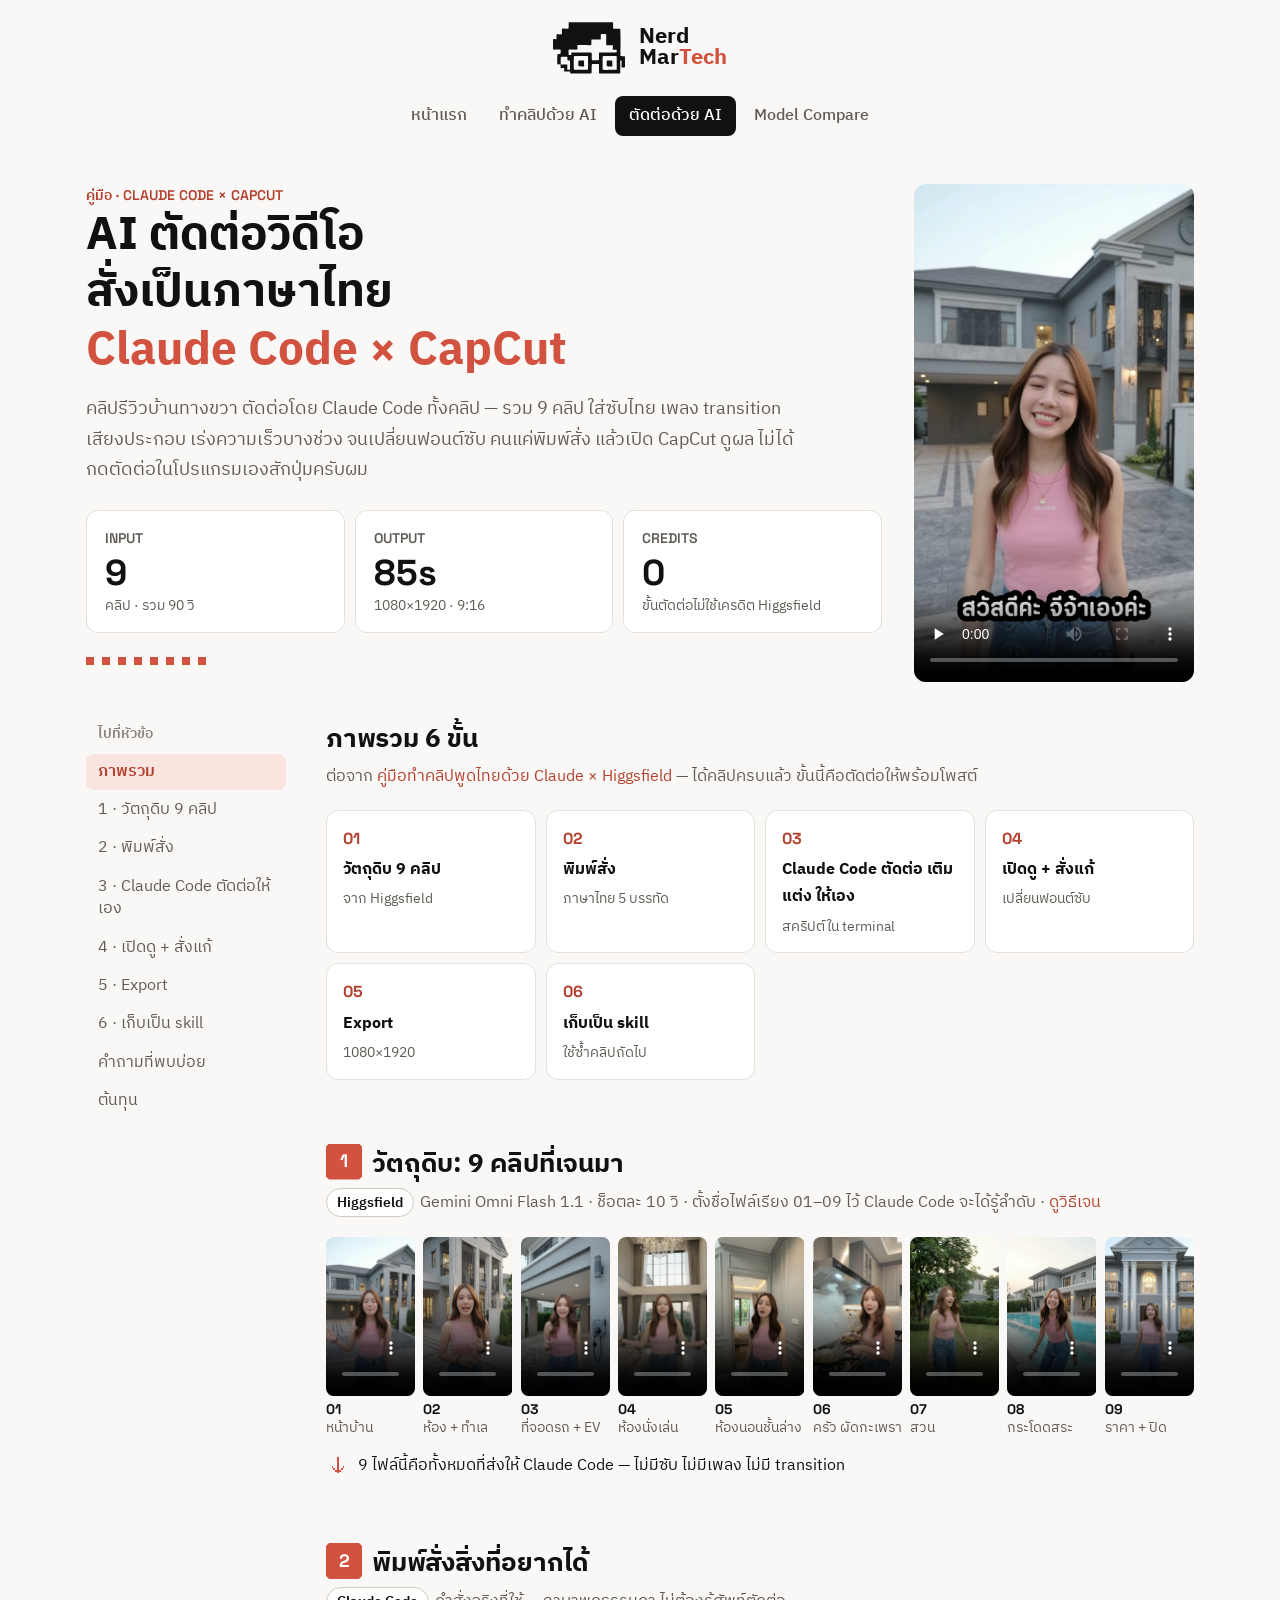
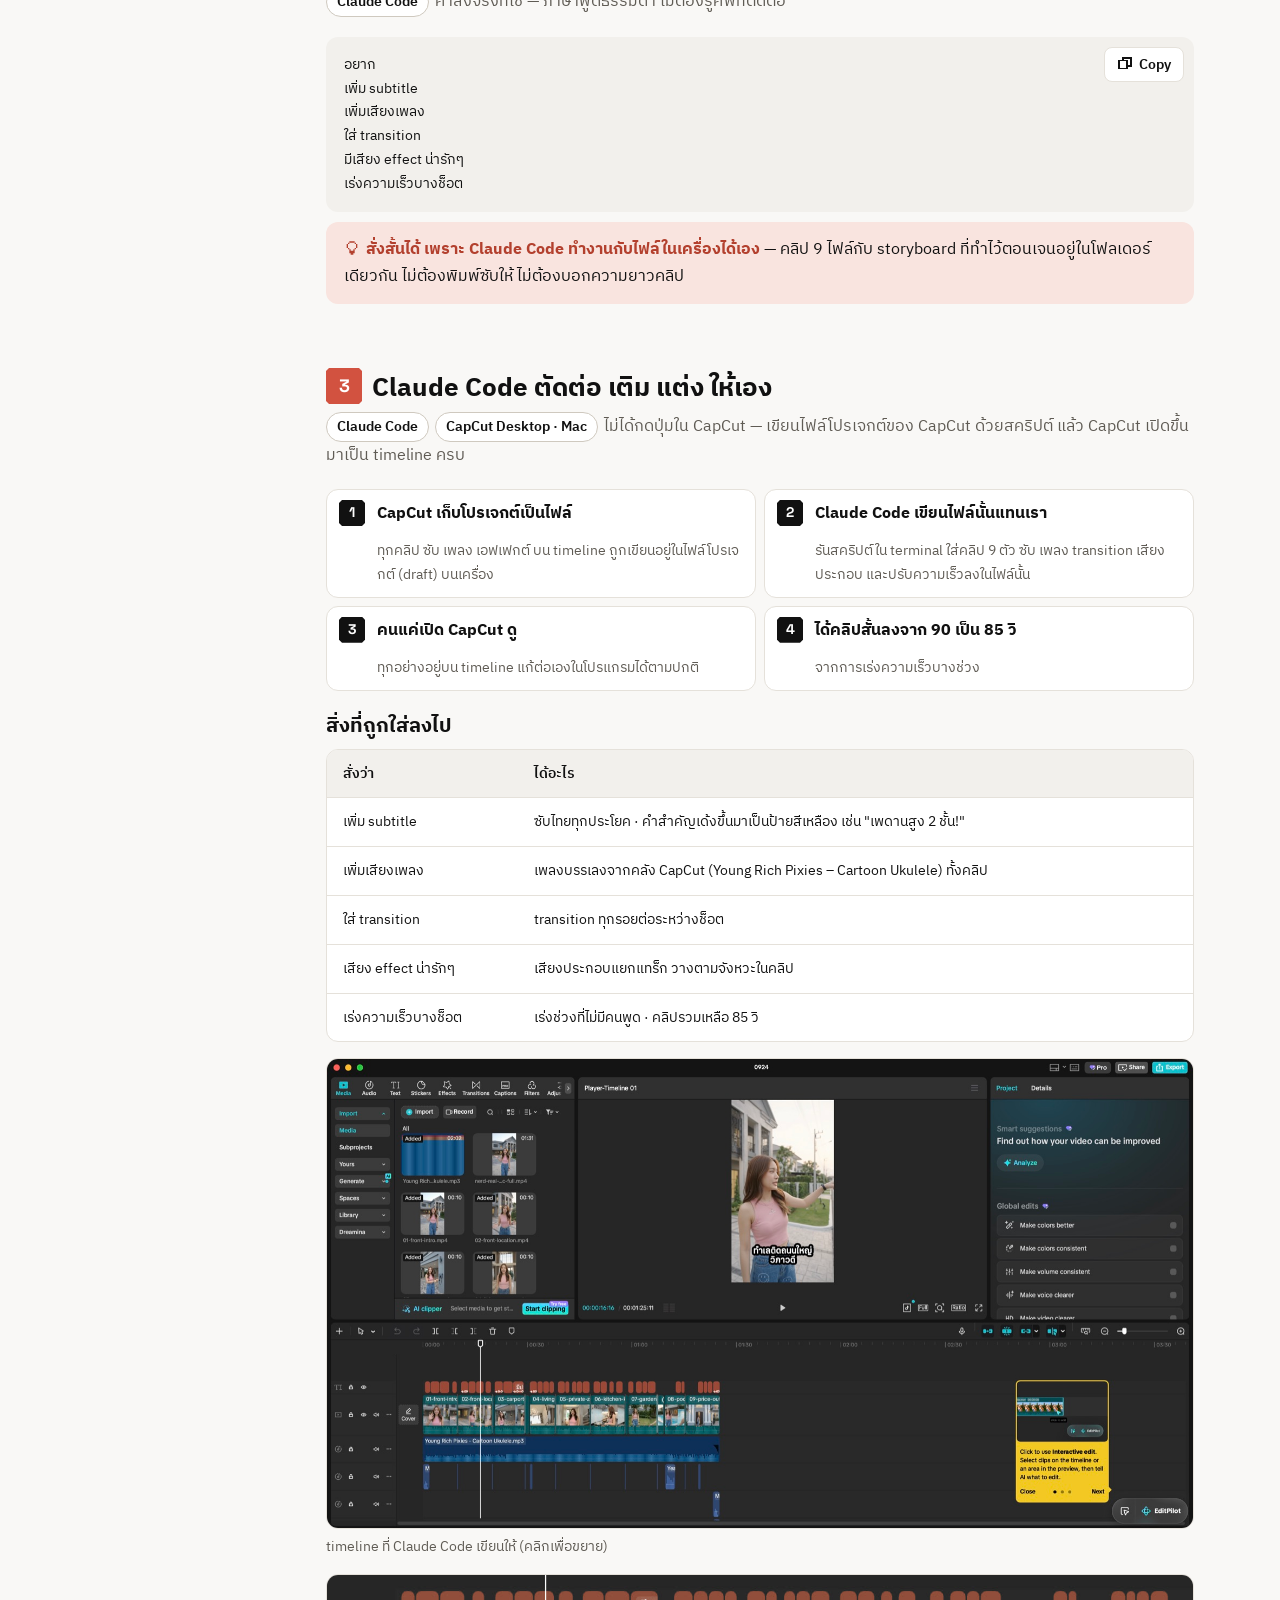
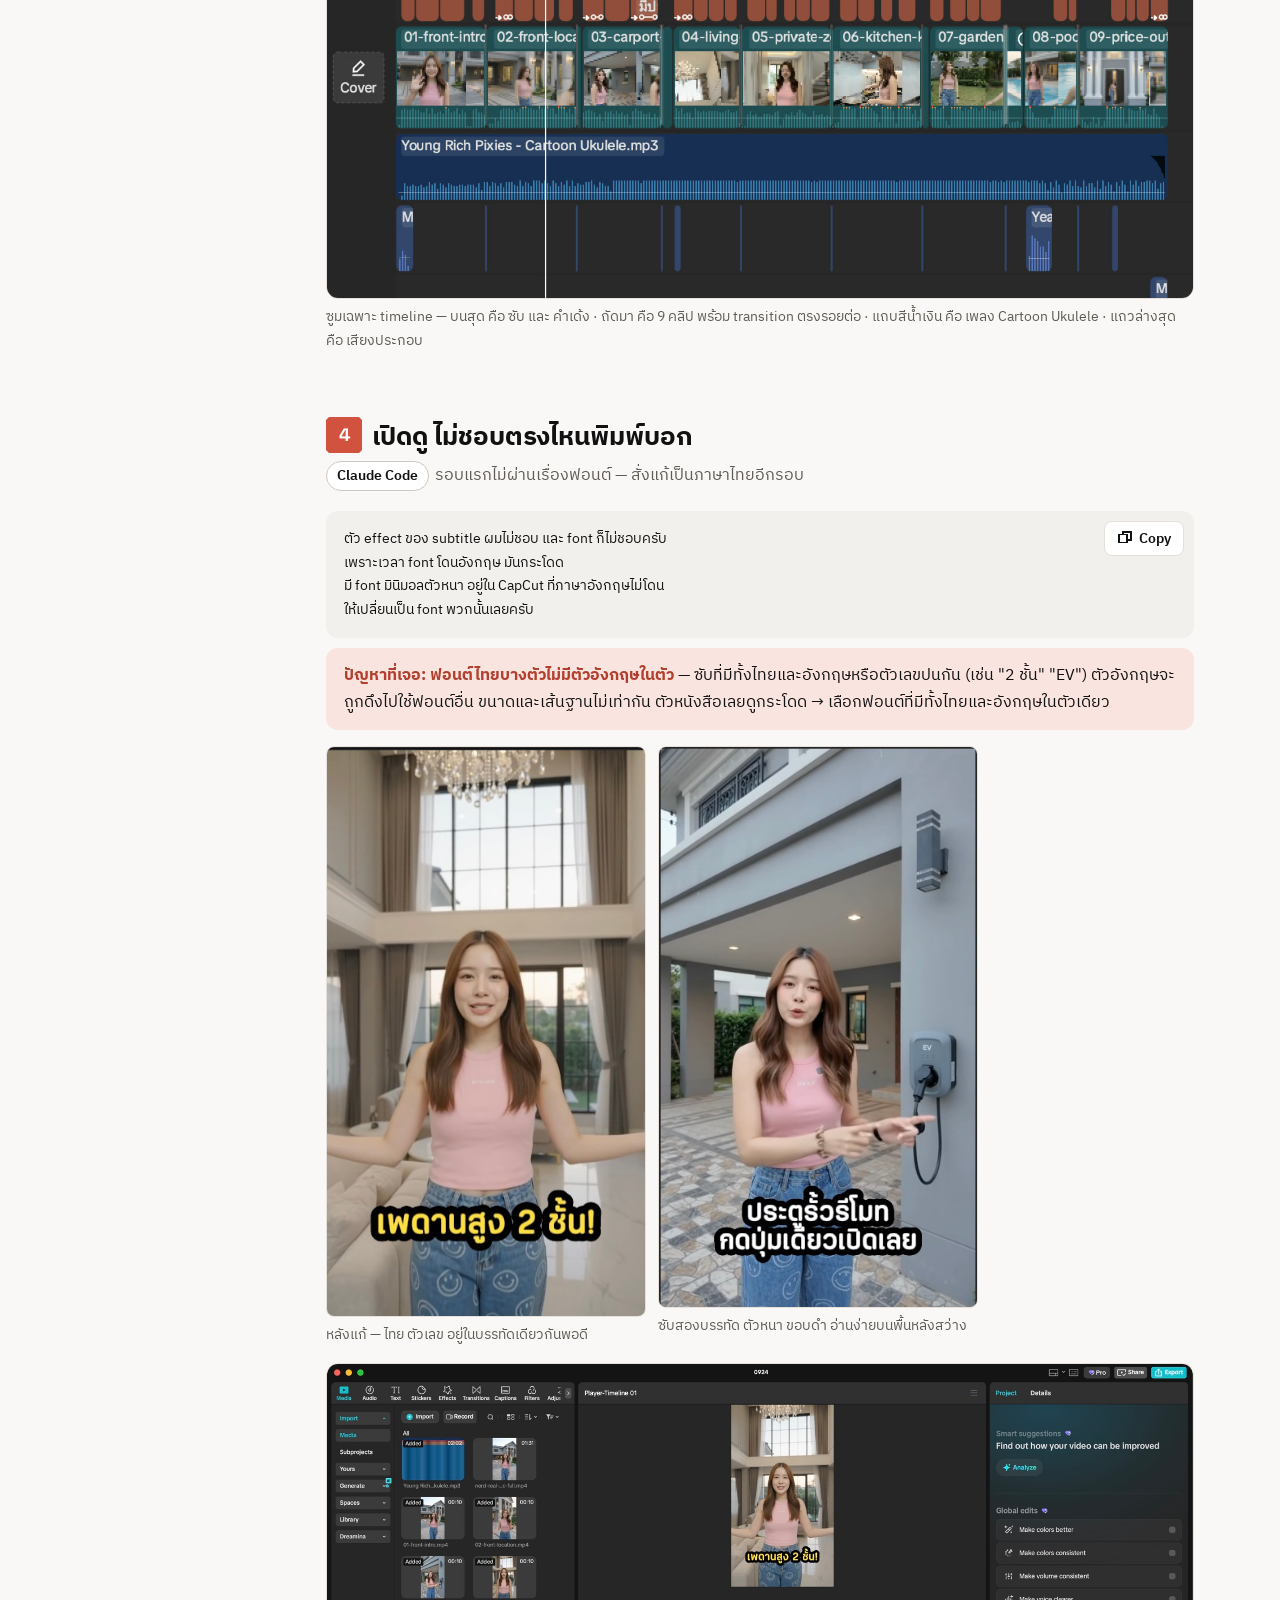
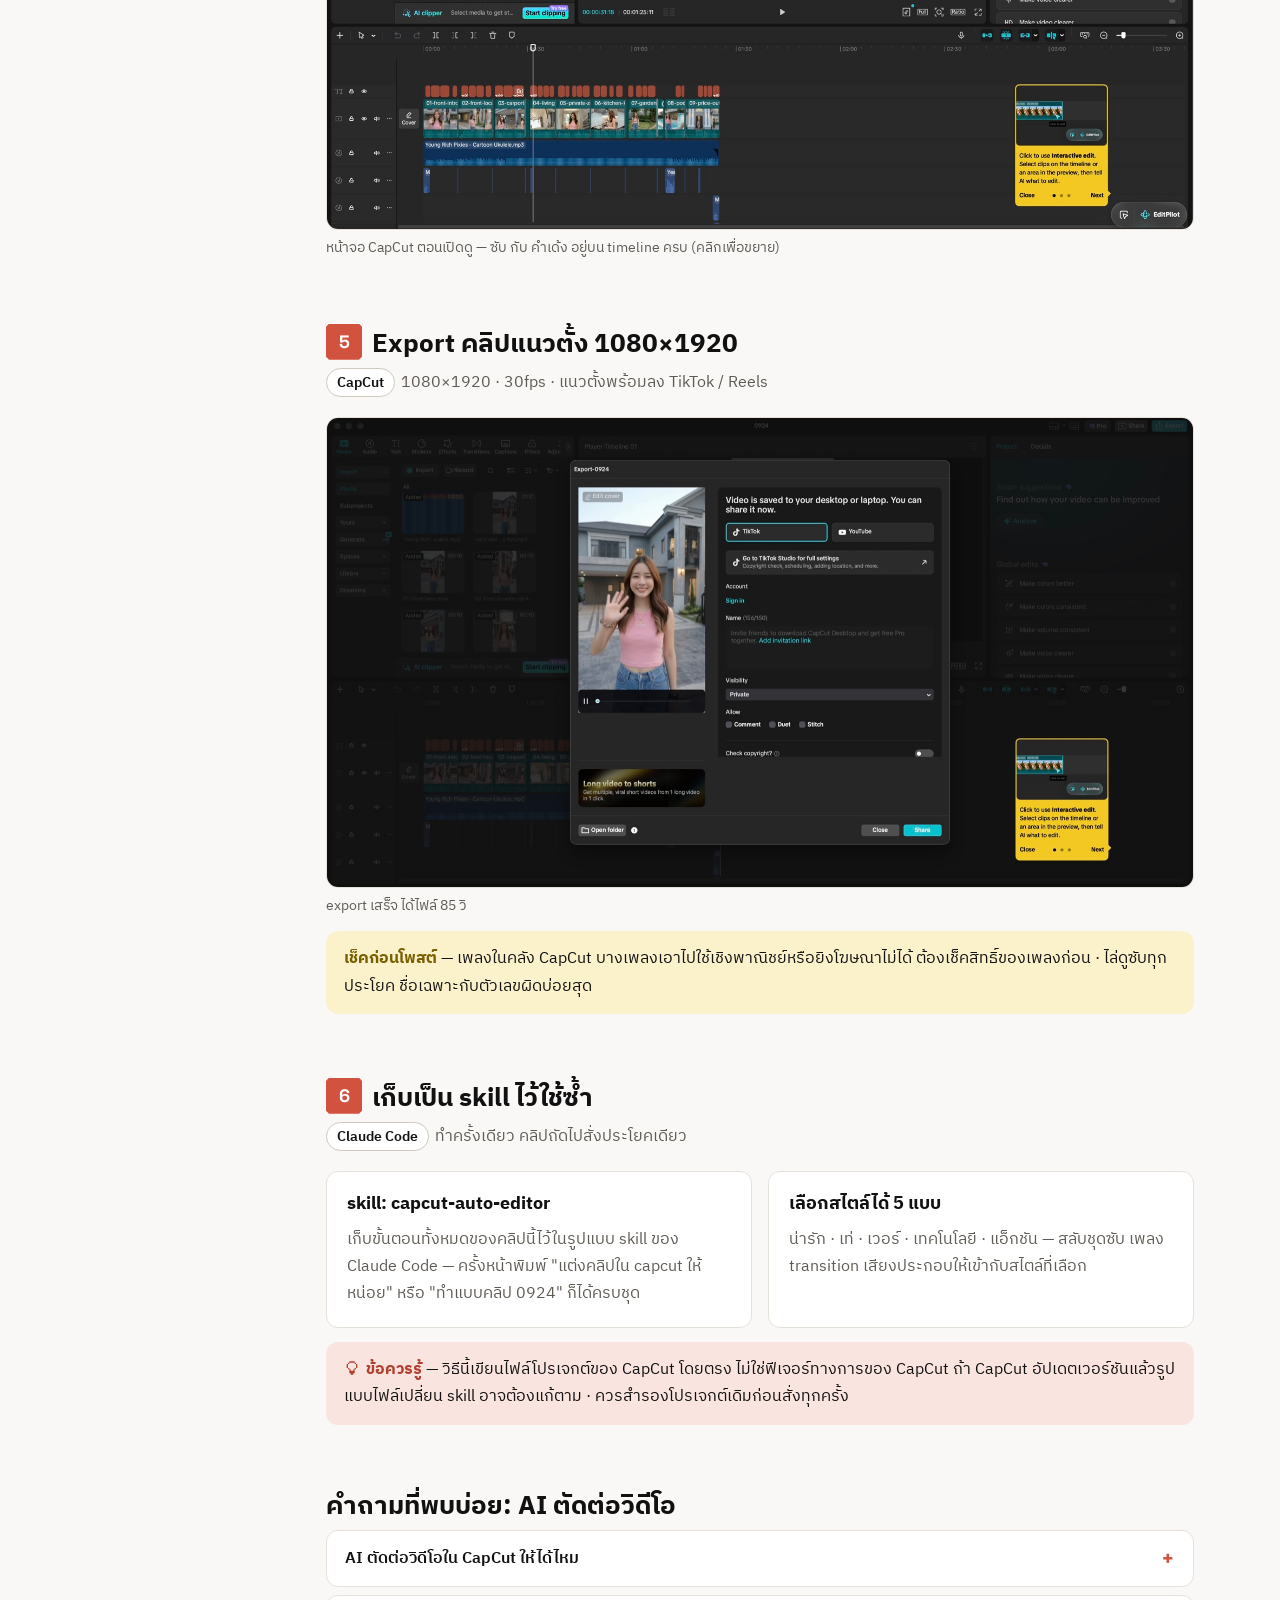
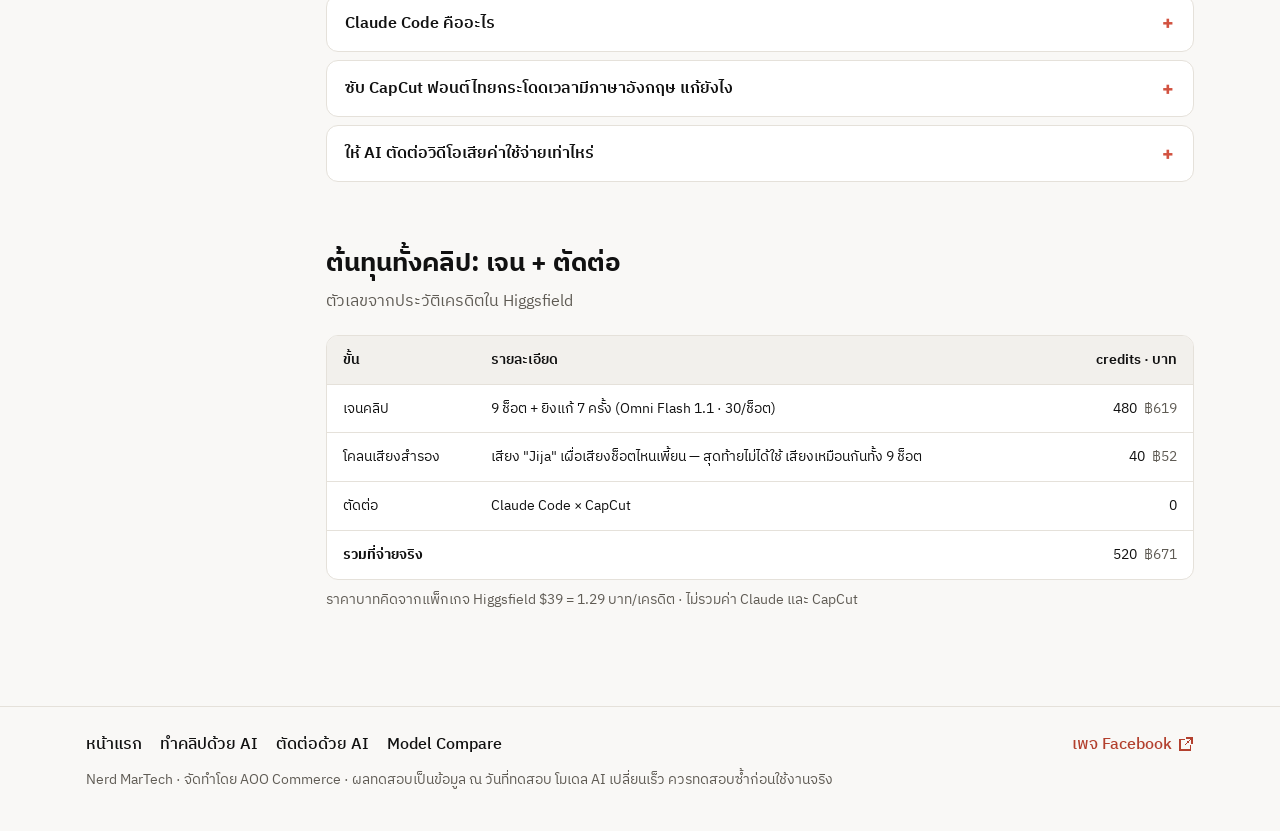
==== commit 9c63f395: "Compare matrix: max clip length column, colored score pills, wider names Max duration per generation" ====
--- a/ai-edit.html
+++ b/ai-edit.html
@@ -32,7 +32,7 @@
 {"@context": "https://schema.org", "@type": "BreadcrumbList", "itemListElement": [{"@type": "ListItem", "position": 1, "name": "หน้าแรก", "item": "https://nerdmartech.com/"}, {"@type": "ListItem", "position": 2, "name": "ตัดต่อวิดีโอด้วย AI", "item": "https://nerdmartech.com/ai-edit.html"}]}
 </script>
 <link href="https://fonts.googleapis.com/css2?family=IBM+Plex+Sans+Thai:wght@400;500;600;700&family=Space+Grotesk:wght@500;600;700&family=Zen+Kaku+Gothic+New:wght@500;700&display=swap" rel="stylesheet">
-<link rel="stylesheet" href="assets/style.css?v=20260924d">
+<link rel="stylesheet" href="assets/style.css?v=20260925c">
 <link rel="icon" href="favicon.ico?v=2" sizes="any">
 <link rel="icon" type="image/png" sizes="32x32" href="assets/brand/favicon-32.png?v=2">
 <link rel="apple-touch-icon" href="assets/brand/apple-touch-icon.png?v=2">
@@ -237,6 +237,6 @@
 
 </main>
 
-<script src="assets/site.js?v=20260924d"></script>
+<script src="assets/site.js?v=20260925c"></script>
 </body>
 </html>
--- a/assets/style.css
+++ b/assets/style.css
@@ -558,3 +558,71 @@
   .jutsu .go{transform:rotate(90deg);animation:none}
 }
 @media(prefers-reduced-motion:reduce){.jutsu .orb::before,.jutsu .orb::after,.jutsu .orb img,.jutsu .go{animation:none}}
+
+/* ---------- datatable (shared): every .tablewrap table ----------
+   desktop = normal table · th.sortable click to sort (table.dt)
+   mobile  = each row becomes a card; site.js copies the header text into td[data-label] */
+table.dt th{cursor:pointer;user-select:none;white-space:nowrap}
+table.dt th::after{content:"";display:inline-block;width:0;height:0;margin-left:6px;vertical-align:2px;border:4px solid transparent;border-top-color:var(--line2);border-bottom:0}
+table.dt th[aria-sort="ascending"]::after{border-top:0;border-bottom:4px solid var(--accent)}
+table.dt th[aria-sort="descending"]::after{border-top-color:var(--accent)}
+table.dt th.nosort{cursor:default}table.dt th.nosort::after{display:none}
+@media(max-width:820px){
+  .tablewrap:has(table.stack){overflow:visible;background:none;border:0}
+  .tablewrap table.stack{min-width:0}
+  table.stack thead{display:none}
+  table.stack,table.stack tbody{display:block}
+  table.stack tr{display:block;background:var(--card);border:1px solid var(--line);border-radius:var(--r);padding:6px 14px;margin-bottom:10px}
+  table.stack td{display:flex;justify-content:space-between;align-items:baseline;gap:12px;padding:8px 0;border-bottom:1px solid var(--line);text-align:right}
+  table.stack tr td:last-child{border-bottom:0}
+  table.stack td::before{content:attr(data-label);color:var(--muted);font-size:var(--fs-sm);text-align:left;flex:none}
+  table.stack td[data-label=""]::before{display:none}
+  table.stack td:first-child{padding-left:0}table.stack td:last-child{padding-right:0}
+  table.stack tr.head-row{display:none}
+}
+
+/* ---------- decision matrix (compare) ---------- */
+.matrix{display:flex;flex-direction:column;gap:14px}
+.mx-presets{display:flex;flex-wrap:wrap;gap:8px}
+.mx-presets button{font-family:inherit;font-size:var(--fs-md);font-weight:600;padding:8px 16px;border-radius:999px;border:1px solid var(--line2);background:var(--card);color:var(--text);cursor:pointer}
+.mx-presets button.on{background:var(--accent);border-color:var(--accent);color:#fff}
+.matrix td.sc,.matrix th.sc{text-align:center}
+.matrix td.rk{font-family:var(--font-display);font-weight:700;color:var(--accent-ink)}
+.matrix td.mdl{min-width:250px}
+.matrix td.mdl b{display:block;white-space:nowrap}
+.matrix th small{font-weight:500;color:var(--muted)}
+.matrix td.sc span{display:inline-block;min-width:34px;padding:3px 6px;border-radius:6px;font-family:var(--font-display);font-weight:700;background:hsl(var(--h) 62% 86%);color:hsl(var(--h) 55% 24%)}
+.matrix td.mdl small{display:flex;flex-wrap:wrap;align-items:center;gap:6px;color:var(--muted);font-size:var(--fs-sm);margin-top:2px}
+.matrix td.tot{white-space:nowrap}
+.matrix td.tot b{font-family:var(--font-display);font-size:var(--fs-lg);margin-left:8px}
+.matrix .bar{display:inline-block;width:90px;height:8px;background:var(--bg2);border-radius:4px;overflow:hidden;vertical-align:middle}
+.matrix .bar i{display:block;height:100%;background:var(--accent);transition:width .3s}
+.matrix tbody tr{transition:background .3s}
+.matrix tbody tr:first-child{background:var(--accent-soft)}
+@media(max-width:820px){
+    .matrix table.stack tr{display:grid;grid-template-columns:repeat(3,minmax(0,1fr));column-gap:12px}
+  .matrix table.stack td{grid-column:1/-1}
+  .matrix table.stack td.sc{grid-column:auto;flex-direction:column;align-items:flex-start;gap:0;text-align:left}
+  .matrix table.stack td.rk{display:none}
+  .matrix table.stack td.mdl{justify-content:flex-start;text-align:left}
+  .matrix table.stack td.mdl::before{content:"#" attr(data-rank);font-family:var(--font-display);font-weight:700;color:var(--accent-ink);font-size:var(--fs-lg)}
+  .matrix table.stack td.tot .bar{width:120px}
+}
+
+/* lightbox video + table video thumbnail (.vthumb) */
+.lb video{display:none;max-height:84vh;max-width:min(96vw,520px);border-radius:var(--r);background:#000;cursor:default}
+.lb.vid video{display:block}.lb.vid img{display:none}
+.vthumb{position:relative;flex:none;width:54px;aspect-ratio:9/16;border:0;padding:0;border-radius:6px;overflow:hidden;cursor:pointer;background:#111}
+.vthumb img{width:100%;height:100%;object-fit:cover;display:block;transition:transform .2s}
+.vthumb::after{content:"";position:absolute;left:50%;top:50%;margin:-9px 0 0 -6px;border-style:solid;border-width:9px 0 9px 14px;border-color:transparent transparent transparent #fff;filter:drop-shadow(0 1px 2px rgba(0,0,0,.6))}
+.vthumb:hover img{transform:scale(1.06)}
+.matrix td.mdl .mdl-in{display:flex;align-items:center;gap:12px}
+/* hero with a 9:16 teaser on the right */
+.hero.split.v916{grid-template-columns:minmax(0,1fr) 300px;align-items:start}
+.hero-media.v916 video{aspect-ratio:9/16}
+@media(max-width:860px){.hero.split.v916{grid-template-columns:minmax(0,1fr)}.hero-media.v916{max-width:320px;margin:0 auto}}
+
+.lb-nav{position:absolute;top:50%;transform:translateY(-50%);width:48px;height:64px;border:0;border-radius:var(--r-sm);background:rgba(255,255,255,.12);color:#fff;font-size:40px;line-height:1;cursor:pointer;font-family:inherit}
+.lb-nav:hover{background:rgba(255,255,255,.24)}
+.lb-nav.prev{left:16px}.lb-nav.next{right:16px}
+@media(max-width:640px){.lb-nav{width:40px;height:52px;font-size:32px}.lb-nav.prev{left:6px}.lb-nav.next{right:6px}}
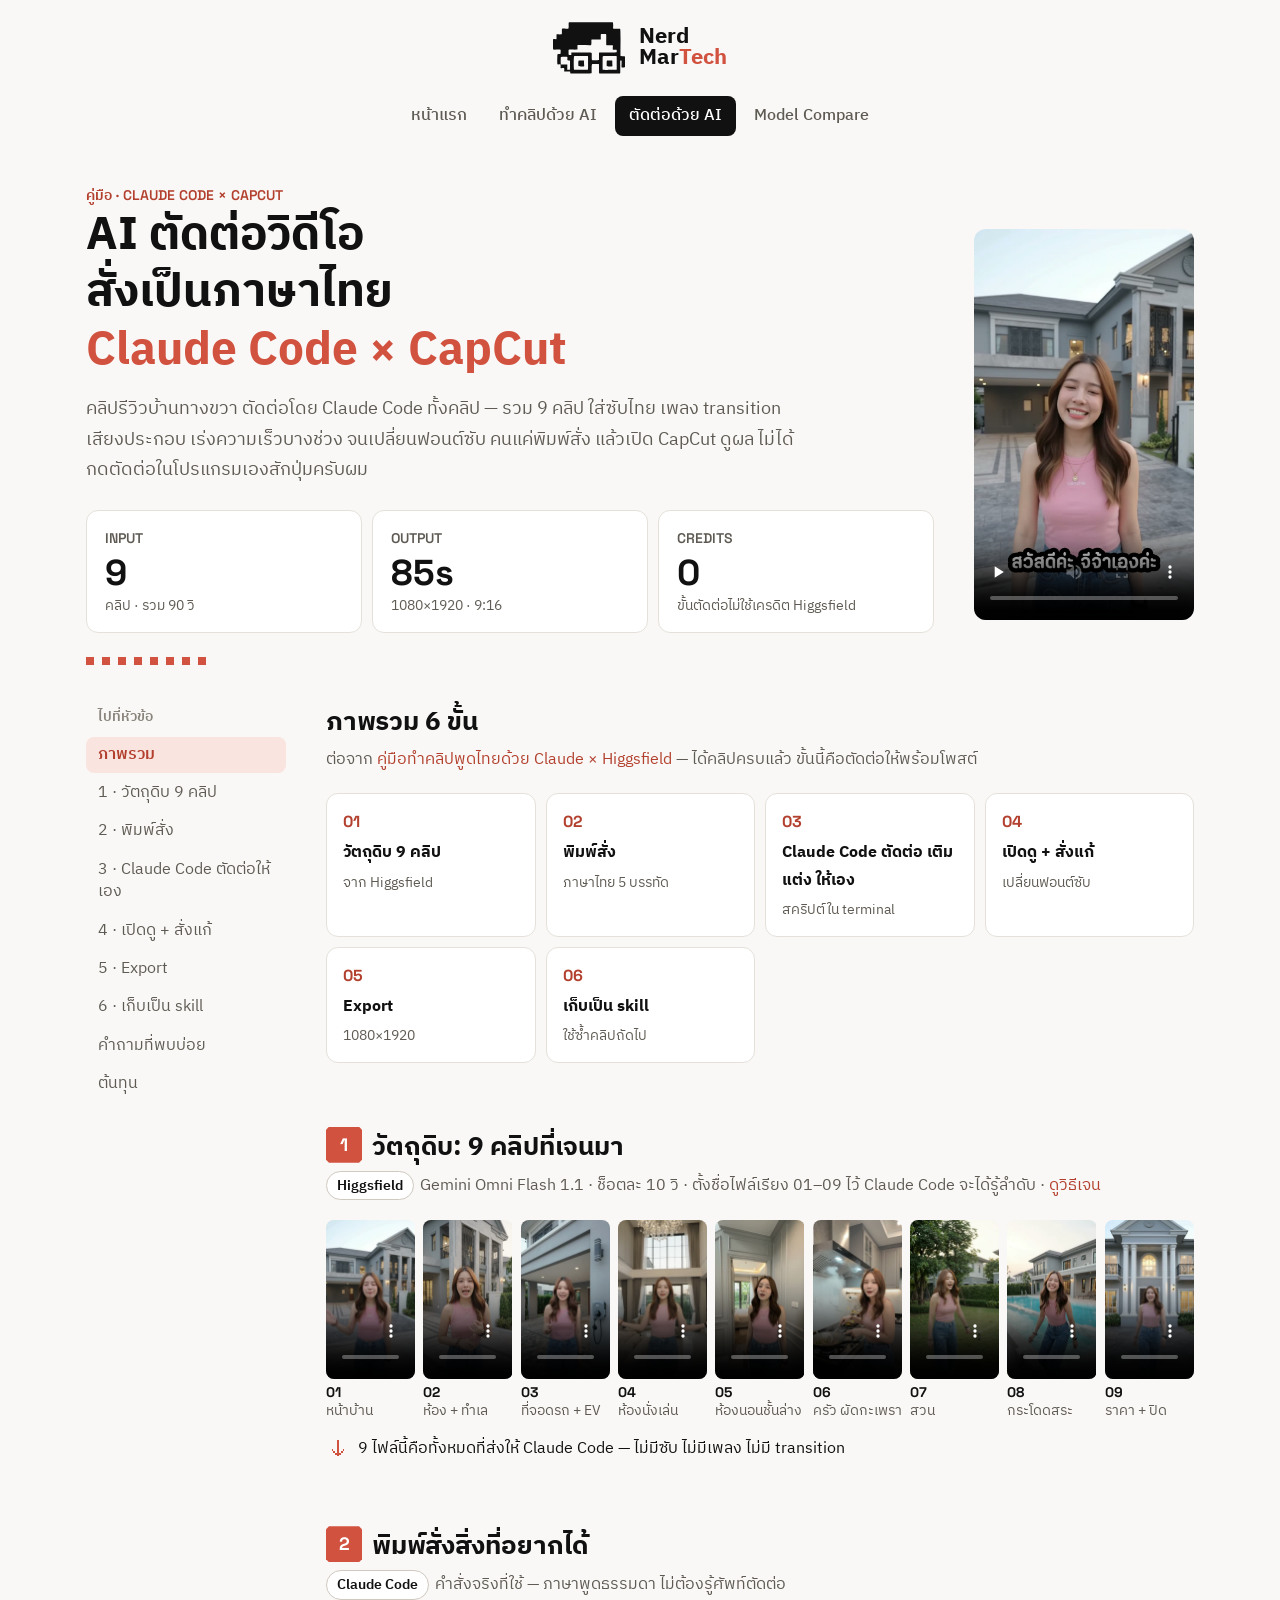
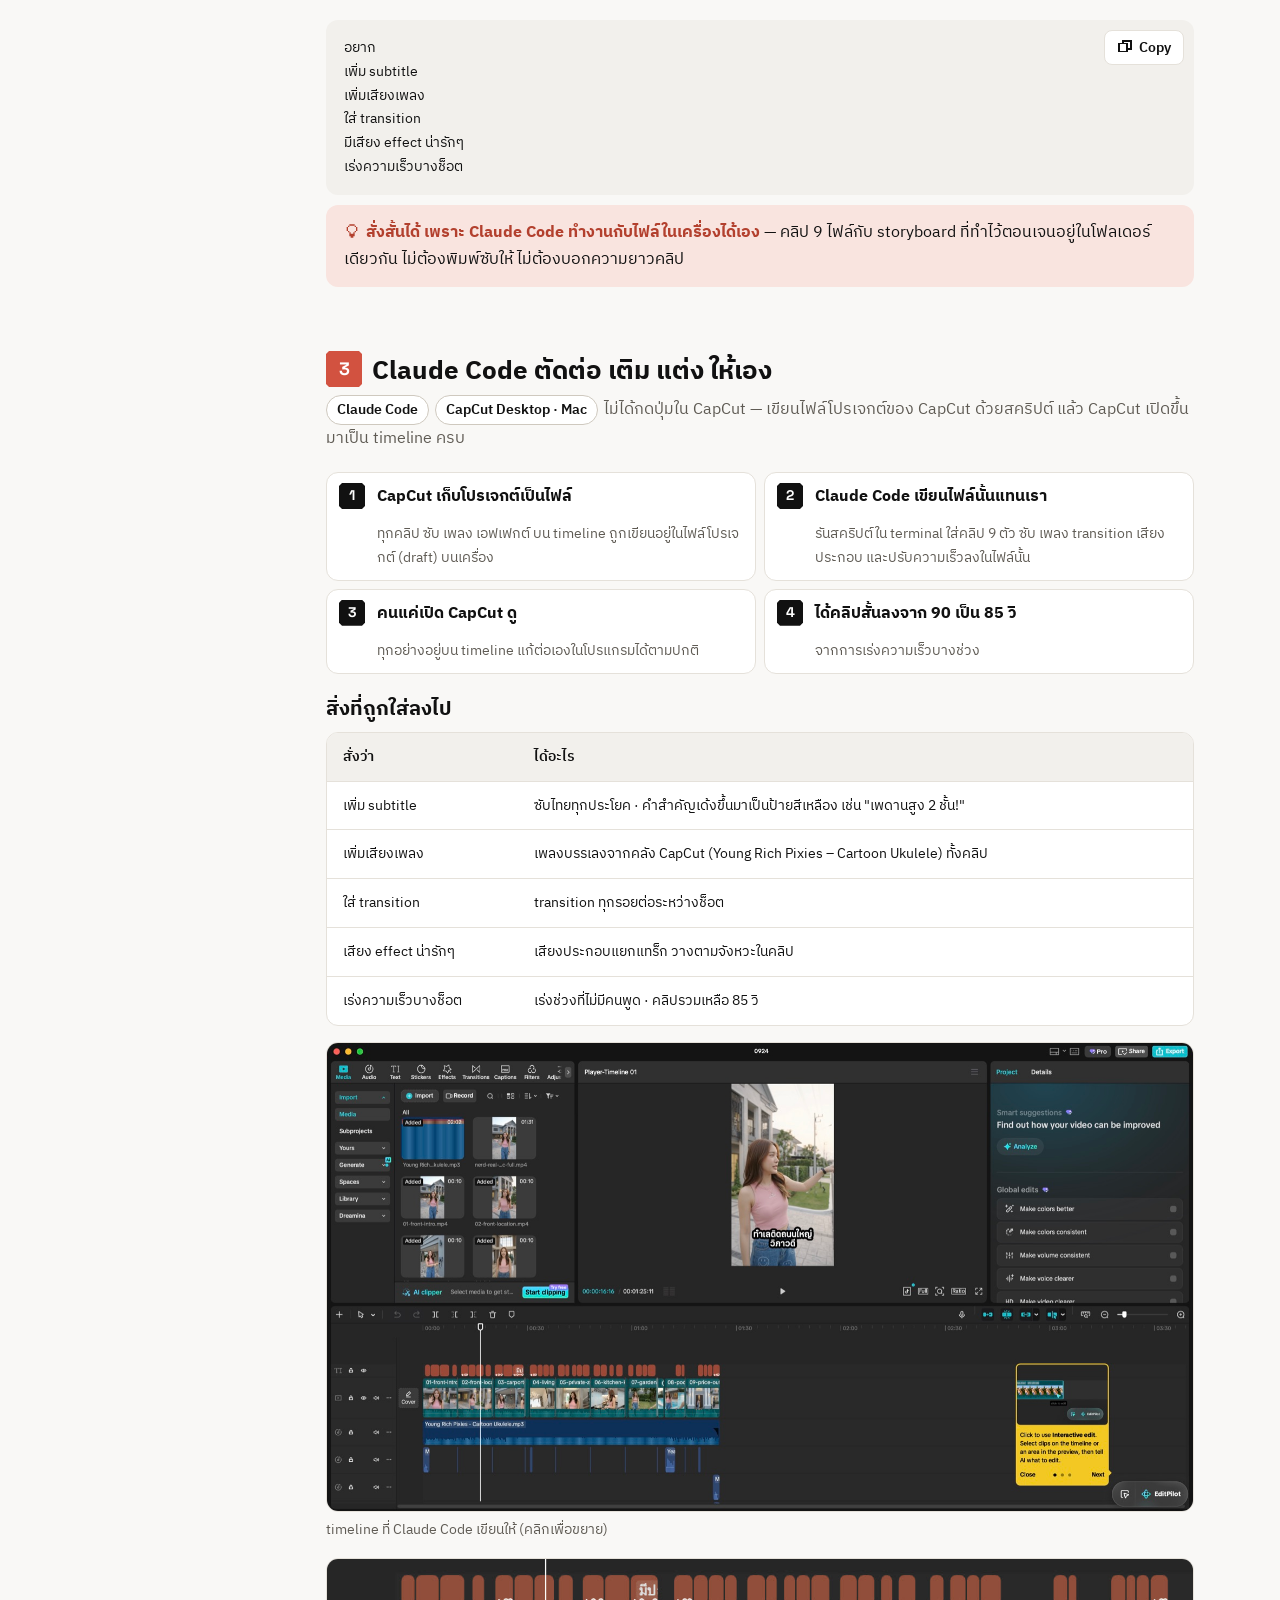
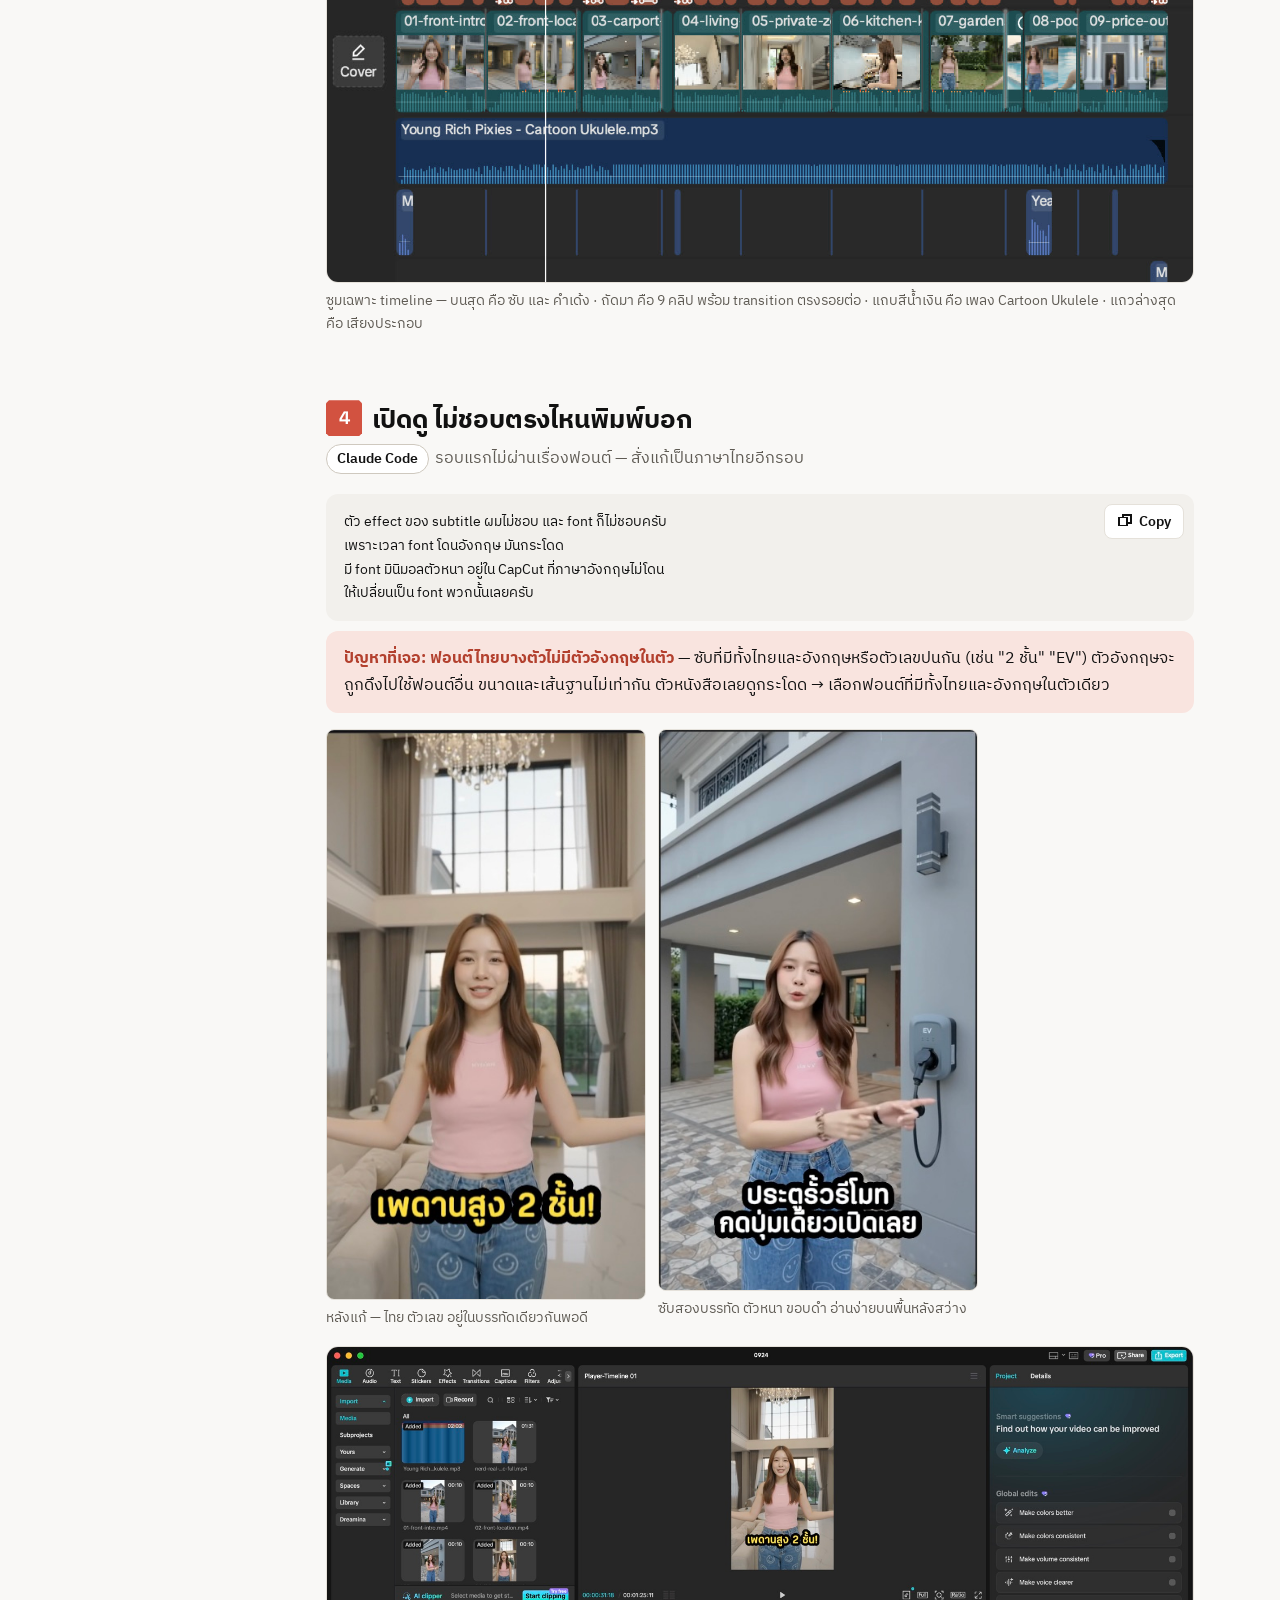
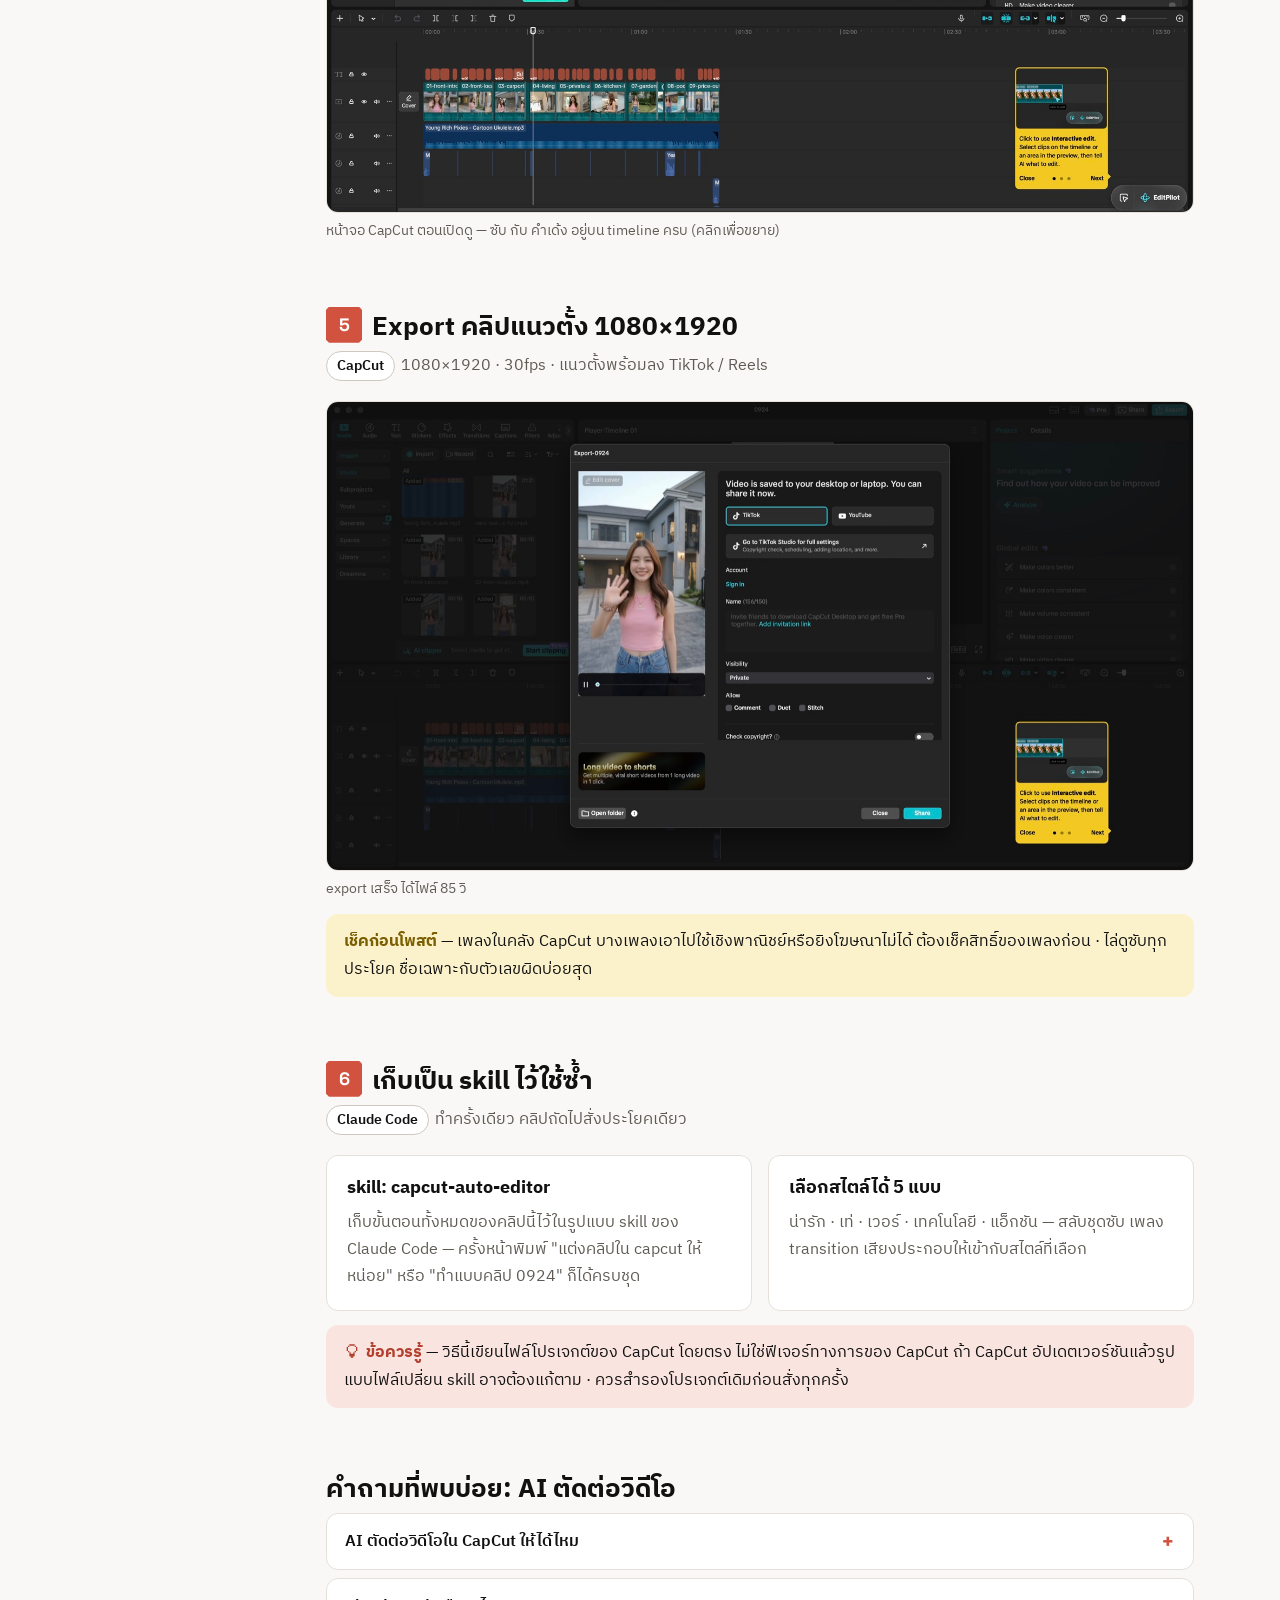
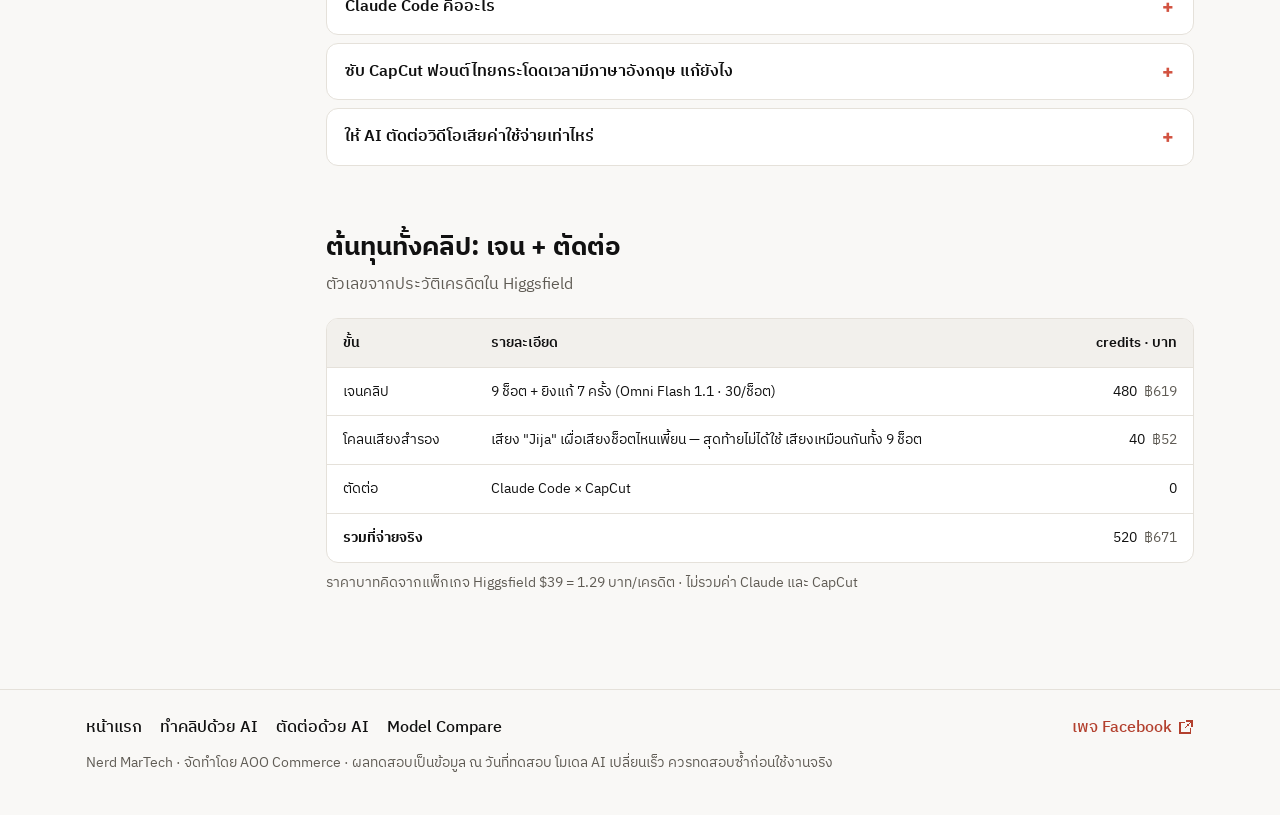
==== commit d816bfba: "Shared 9:16 hero (.hero.split.v916, 220px clip); score 3 = yellow Compare, ai-video and ai-edit hero" ====
--- a/ai-edit.html
+++ b/ai-edit.html
@@ -32,14 +32,12 @@
 {"@context": "https://schema.org", "@type": "BreadcrumbList", "itemListElement": [{"@type": "ListItem", "position": 1, "name": "หน้าแรก", "item": "https://nerdmartech.com/"}, {"@type": "ListItem", "position": 2, "name": "ตัดต่อวิดีโอด้วย AI", "item": "https://nerdmartech.com/ai-edit.html"}]}
 </script>
 <link href="https://fonts.googleapis.com/css2?family=IBM+Plex+Sans+Thai:wght@400;500;600;700&family=Space+Grotesk:wght@500;600;700&family=Zen+Kaku+Gothic+New:wght@500;700&display=swap" rel="stylesheet">
-<link rel="stylesheet" href="assets/style.css?v=20260925c">
+<link rel="stylesheet" href="assets/style.css?v=20260925d">
 <link rel="icon" href="favicon.ico?v=2" sizes="any">
 <link rel="icon" type="image/png" sizes="32x32" href="assets/brand/favicon-32.png?v=2">
 <link rel="apple-touch-icon" href="assets/brand/apple-touch-icon.png?v=2">
 <meta name="theme-color" content="#f9f8f6">
 <style>
-.guide-hero{display:grid;grid-template-columns:minmax(0,1fr) 280px;gap:32px;align-items:start}
-@media(max-width:820px){.guide-hero{grid-template-columns:minmax(0,1fr)}.guide-hero video{max-width:320px;margin:0 auto}}
 .flow{display:grid;grid-template-columns:repeat(auto-fit,minmax(170px,1fr));gap:10px}
 .flow a{display:flex;flex-direction:column;gap:4px;background:var(--card);border:1px solid var(--line);border-radius:var(--r);padding:14px 16px;color:var(--text)}
 .flow a:hover{text-decoration:none;border-color:var(--line2);box-shadow:var(--shadow)}
@@ -61,7 +59,7 @@
 <body data-page="ai-edit.html">
 
 <div class="wrap page-hero">
-<div class="hero guide-hero">
+<div class="hero guide-hero split v916">
   <div>
     <div class="lab red">คู่มือ · Claude Code × CapCut</div>
     <h1>AI ตัดต่อวิดีโอ<br>สั่งเป็นภาษาไทย<br><em>Claude Code × CapCut</em></h1>
@@ -237,6 +235,6 @@
 
 </main>
 
-<script src="assets/site.js?v=20260925c"></script>
+<script src="assets/site.js?v=20260925d"></script>
 </body>
 </html>
--- a/assets/style.css
+++ b/assets/style.css
@@ -618,9 +618,10 @@
 .vthumb:hover img{transform:scale(1.06)}
 .matrix td.mdl .mdl-in{display:flex;align-items:center;gap:12px}
 /* hero with a 9:16 teaser on the right */
-.hero.split.v916{grid-template-columns:minmax(0,1fr) 300px;align-items:start}
-.hero-media.v916 video{aspect-ratio:9/16}
-@media(max-width:860px){.hero.split.v916{grid-template-columns:minmax(0,1fr)}.hero-media.v916{max-width:320px;margin:0 auto}}
+/* shared page hero with a 9:16 clip on the right (compare · ai-video · ai-edit) */
+.hero.split.v916{grid-template-columns:minmax(0,1fr) 220px;gap:40px;align-items:center}
+.hero-media.v916 video,.hero.split.v916>video{width:100%;aspect-ratio:9/16;object-fit:cover;background:#111;border-radius:var(--r);display:block}
+@media(max-width:860px){.hero.split.v916{grid-template-columns:minmax(0,1fr);gap:20px}.hero-media.v916,.hero.split.v916>video{max-width:240px;margin:0 auto}}
 
 .lb-nav{position:absolute;top:50%;transform:translateY(-50%);width:48px;height:64px;border:0;border-radius:var(--r-sm);background:rgba(255,255,255,.12);color:#fff;font-size:40px;line-height:1;cursor:pointer;font-family:inherit}
 .lb-nav:hover{background:rgba(255,255,255,.24)}
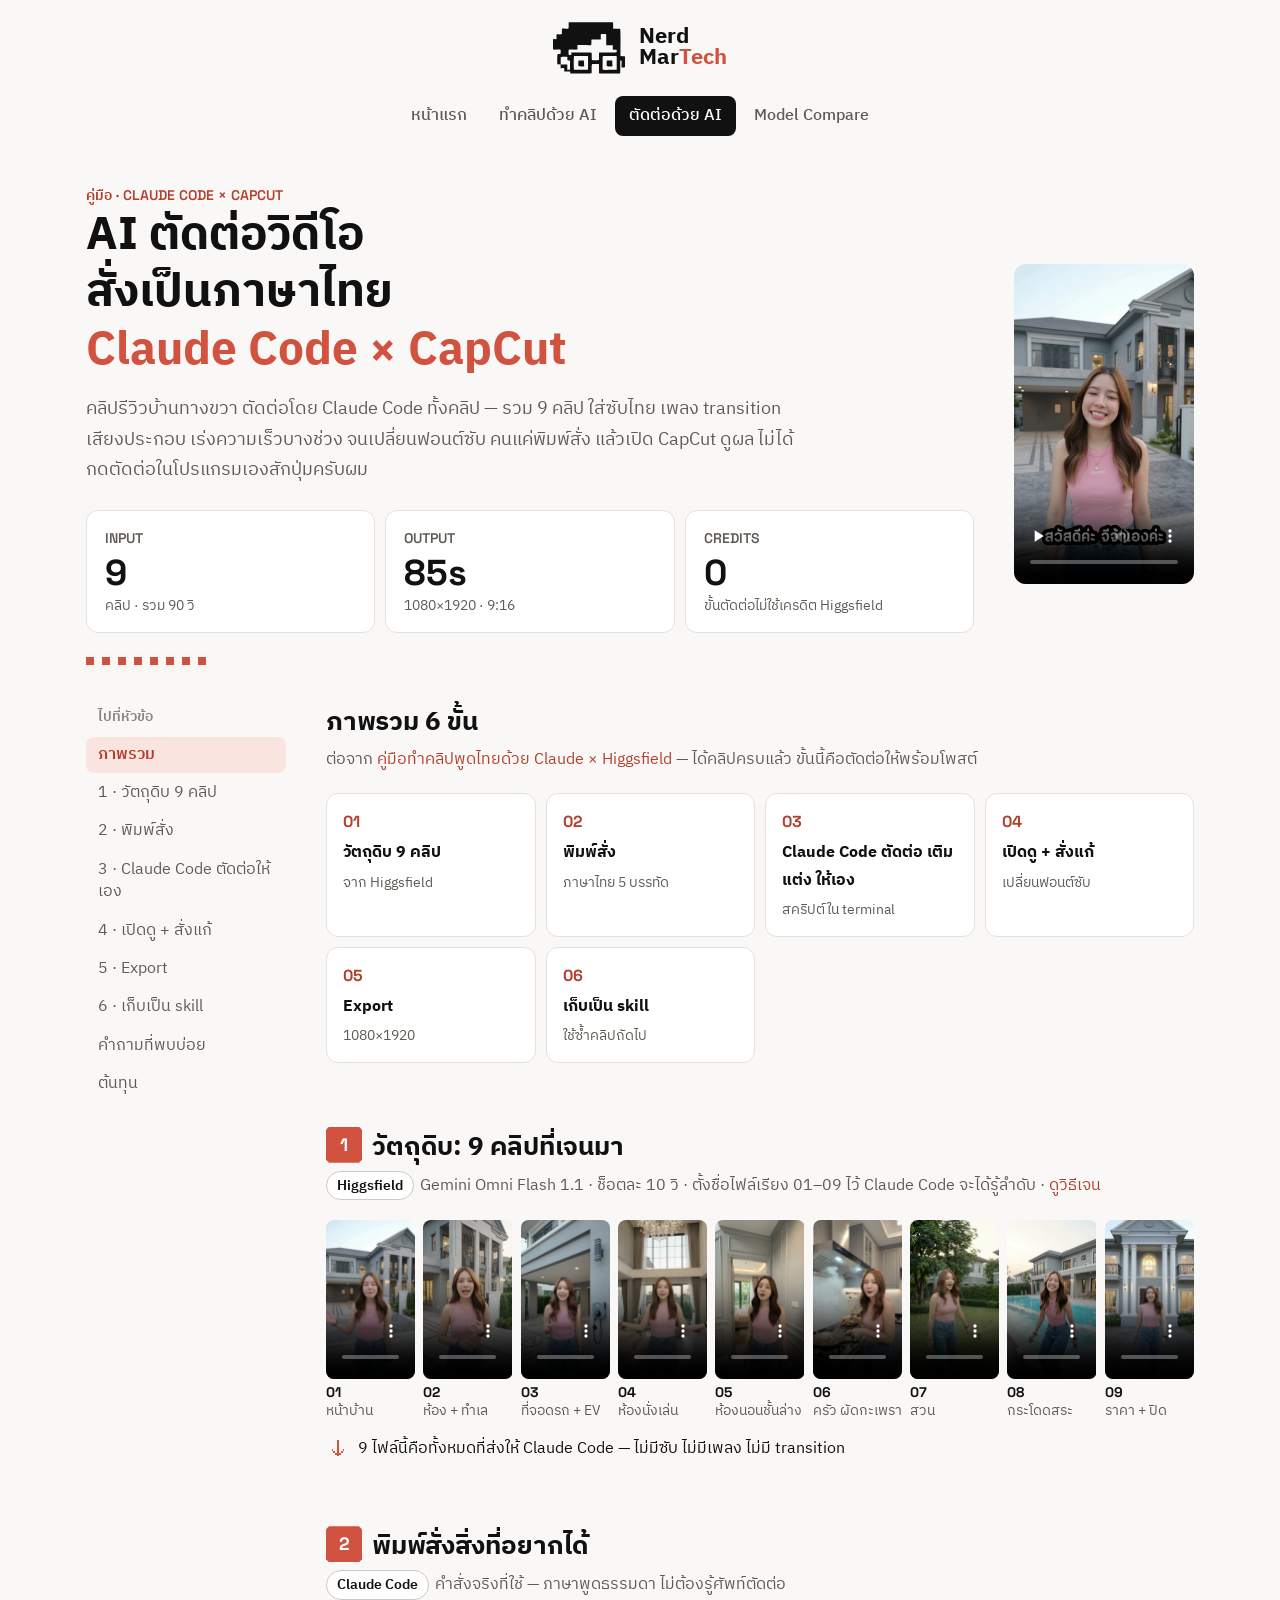
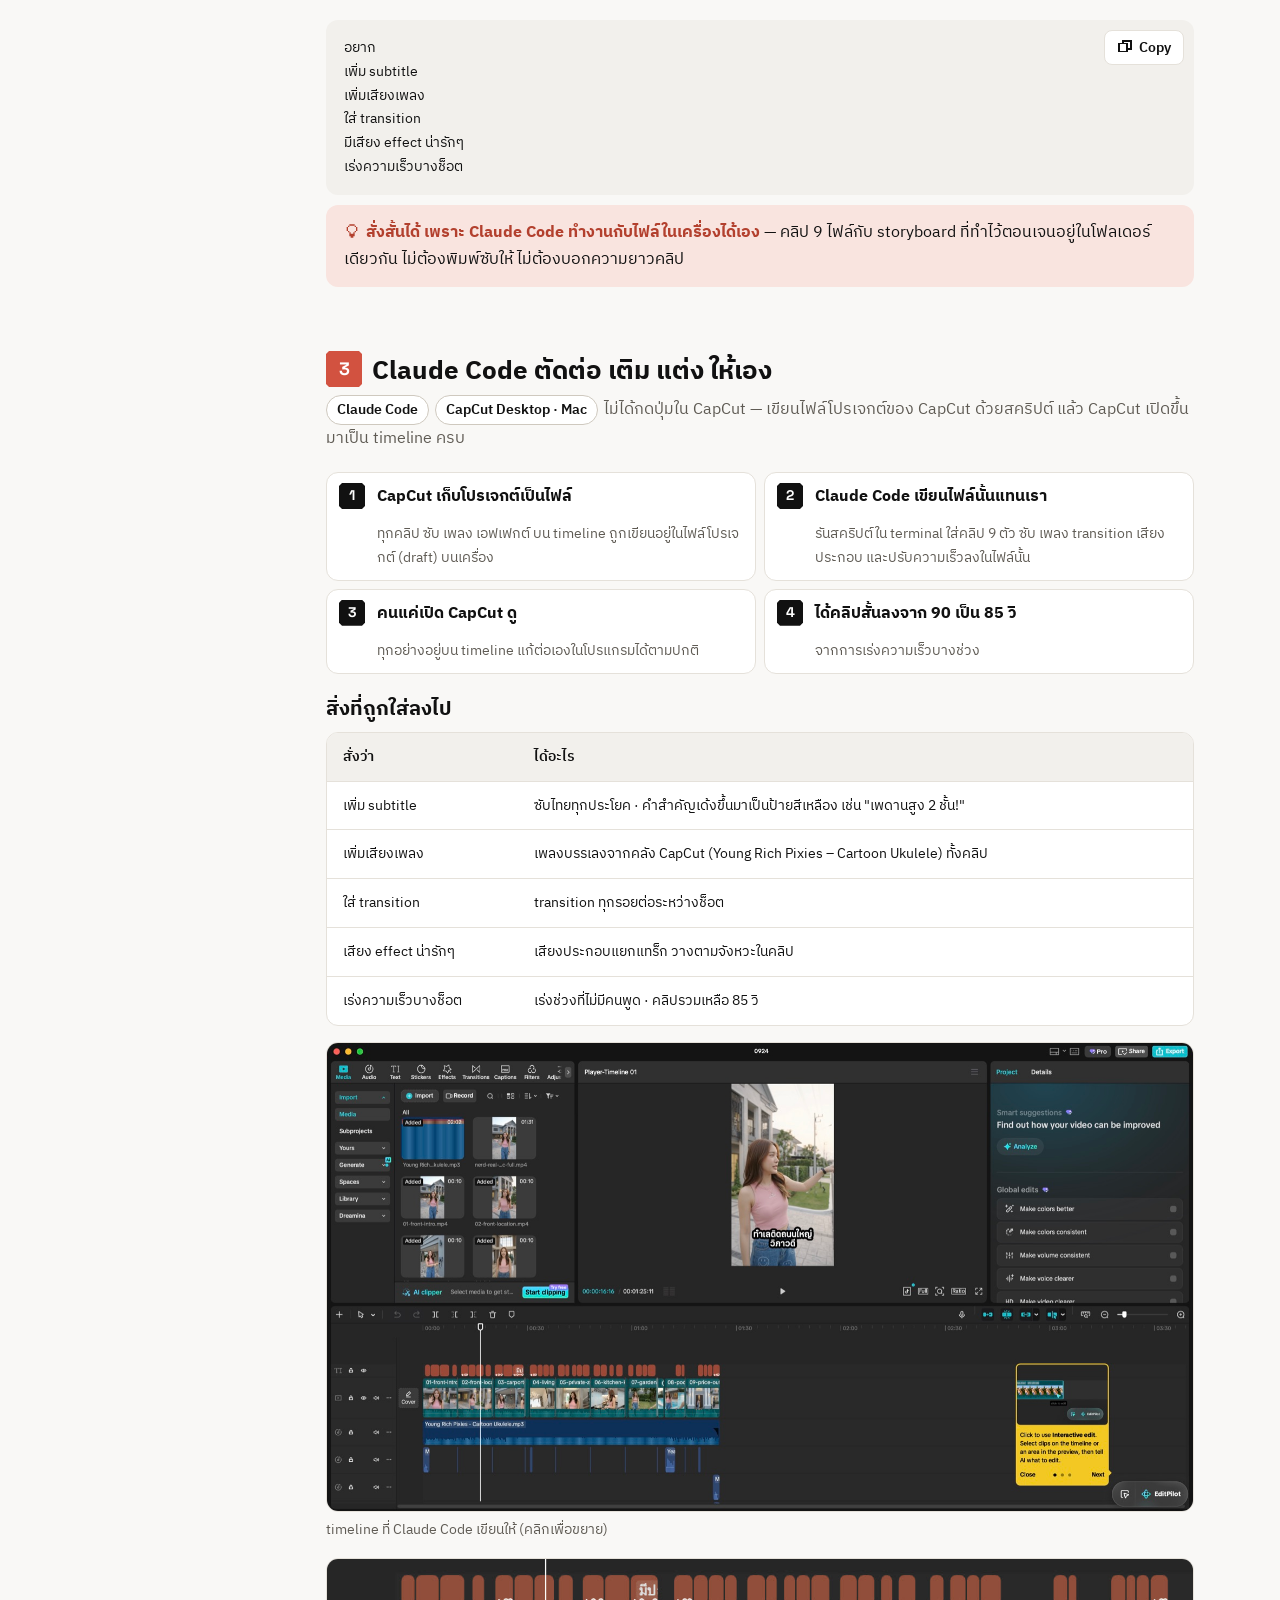
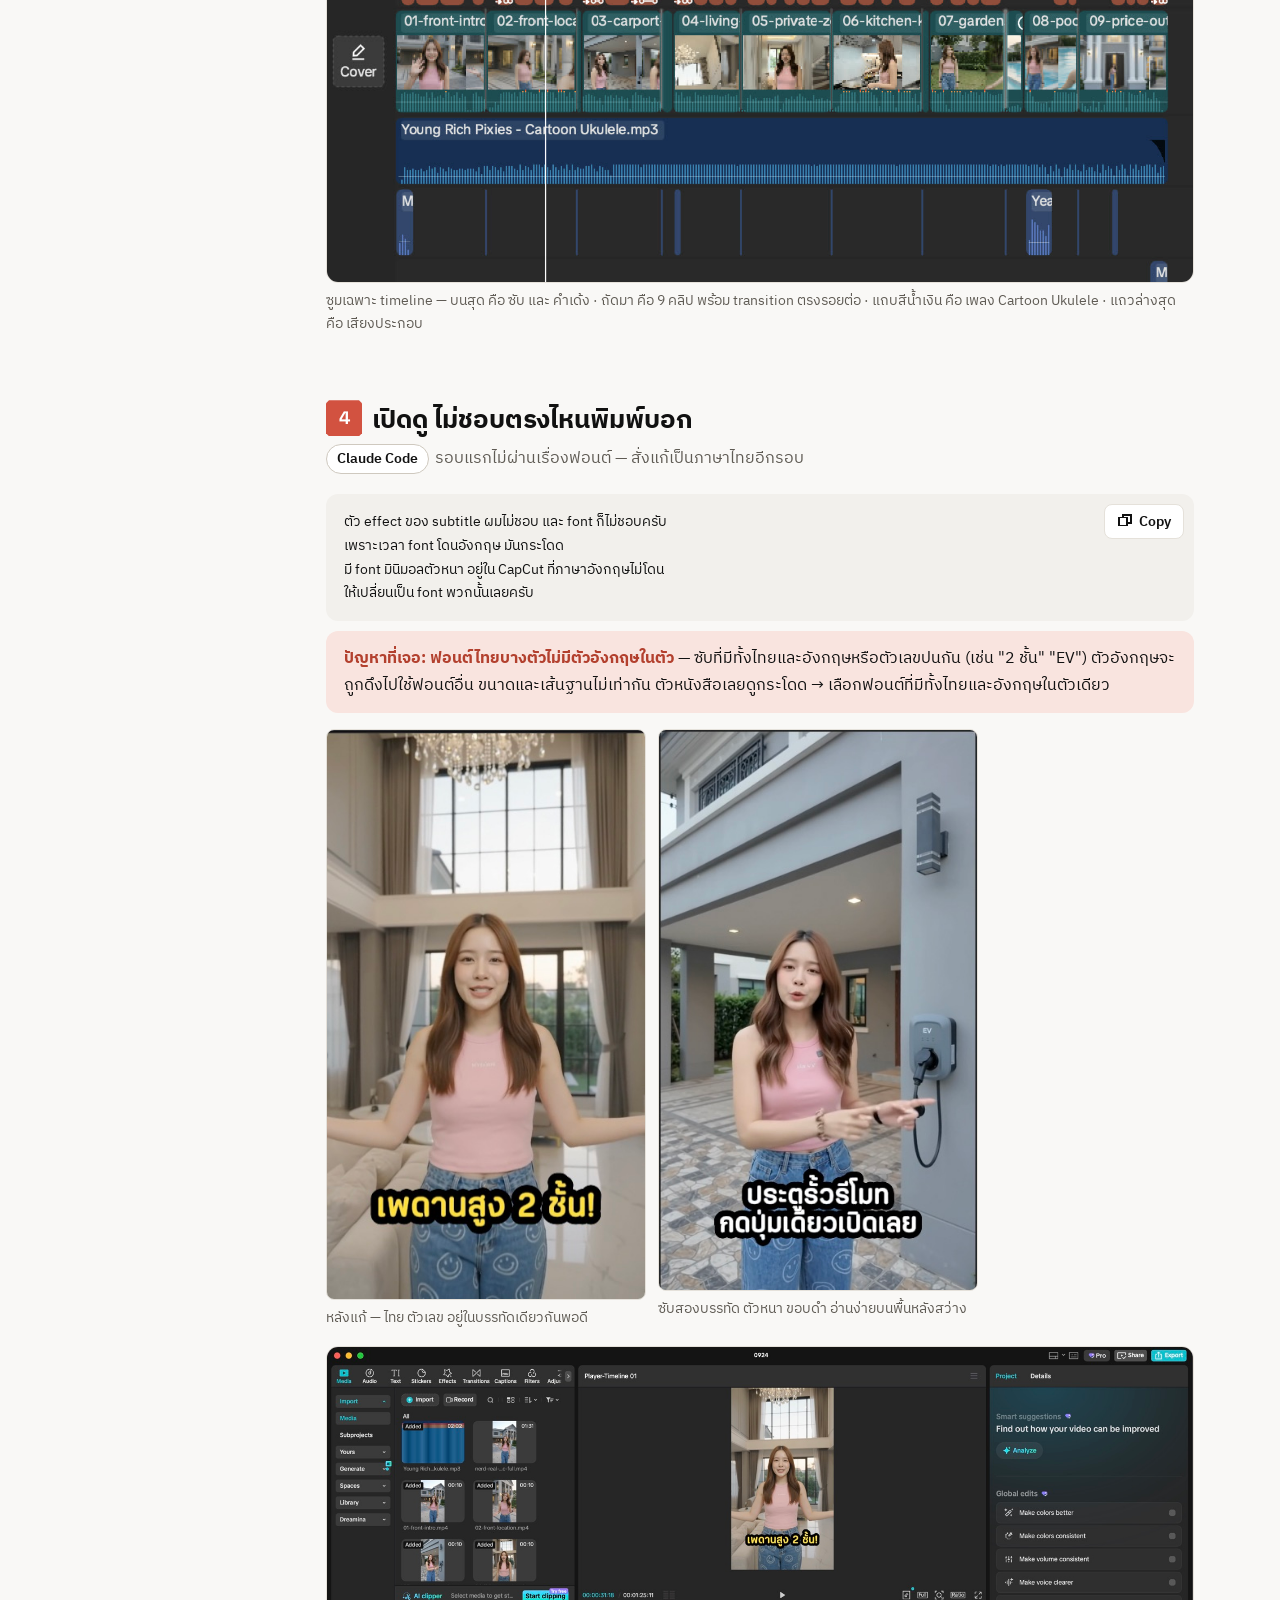
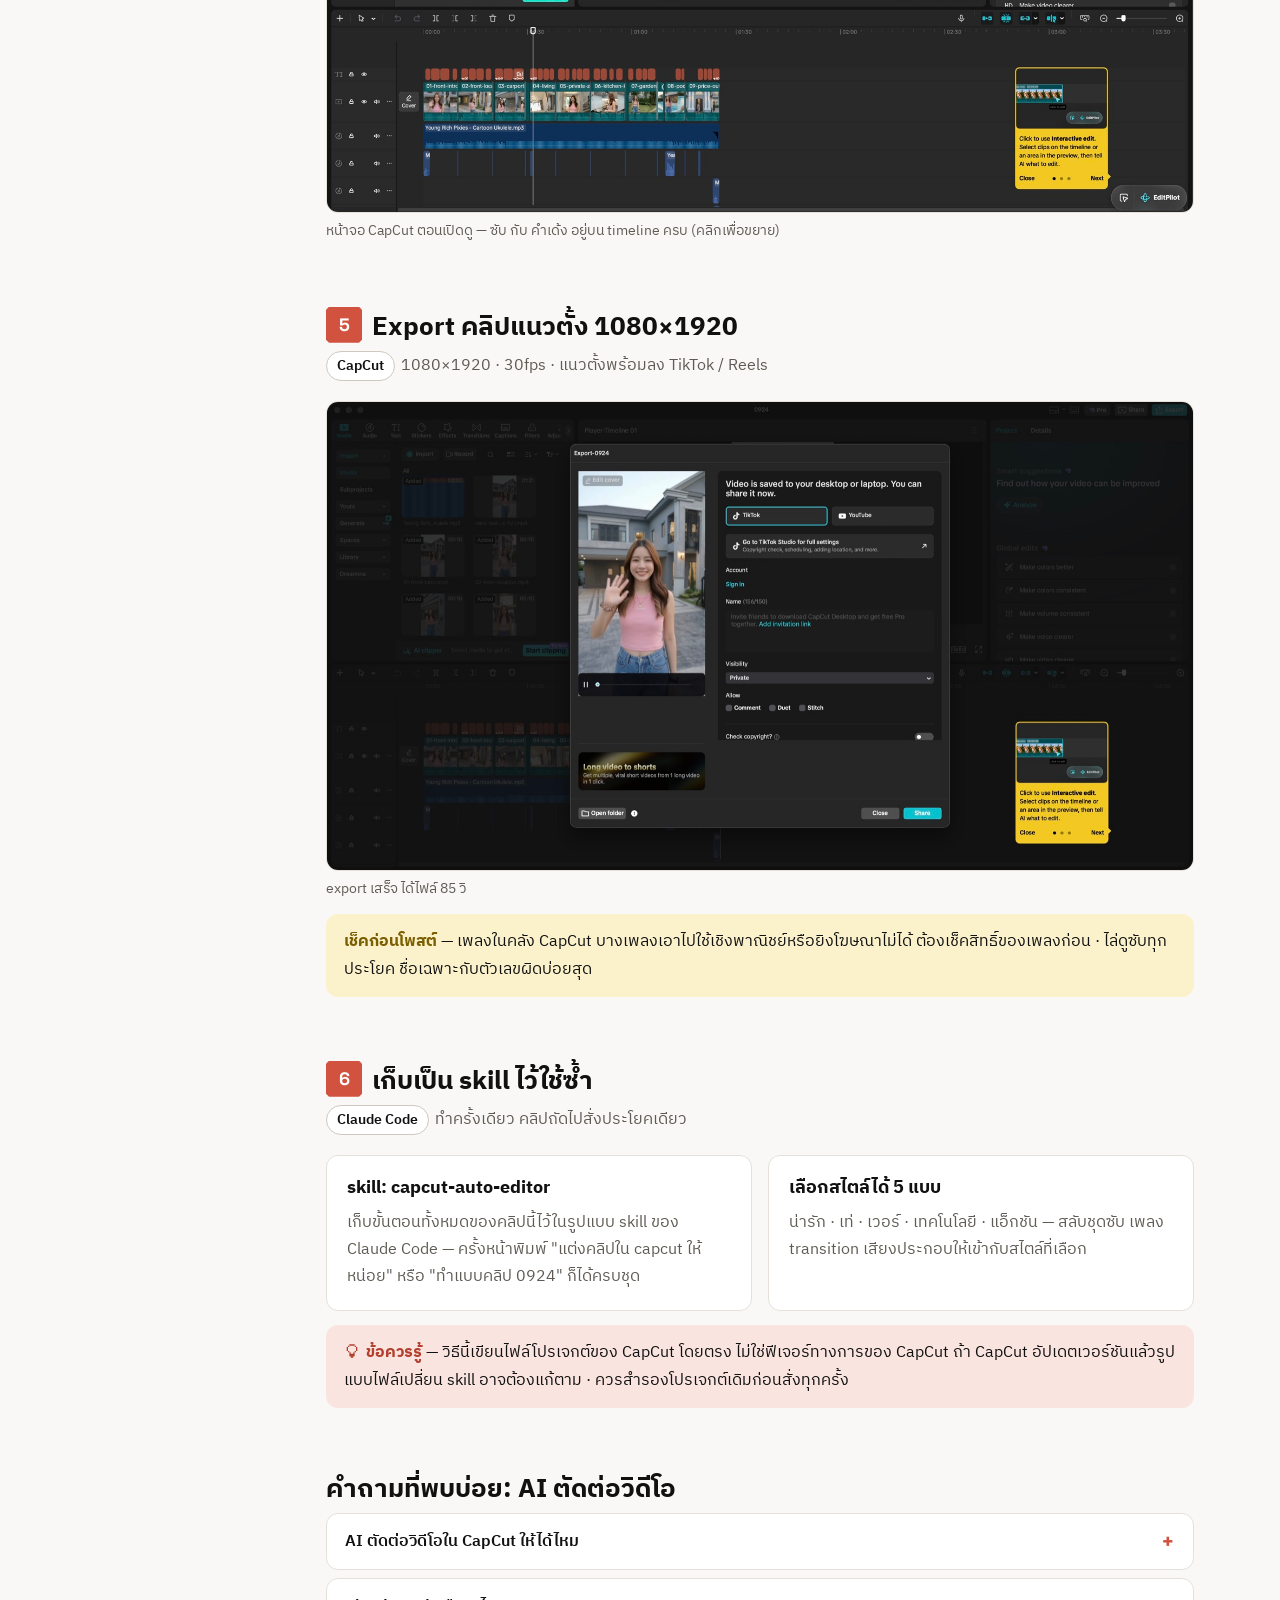
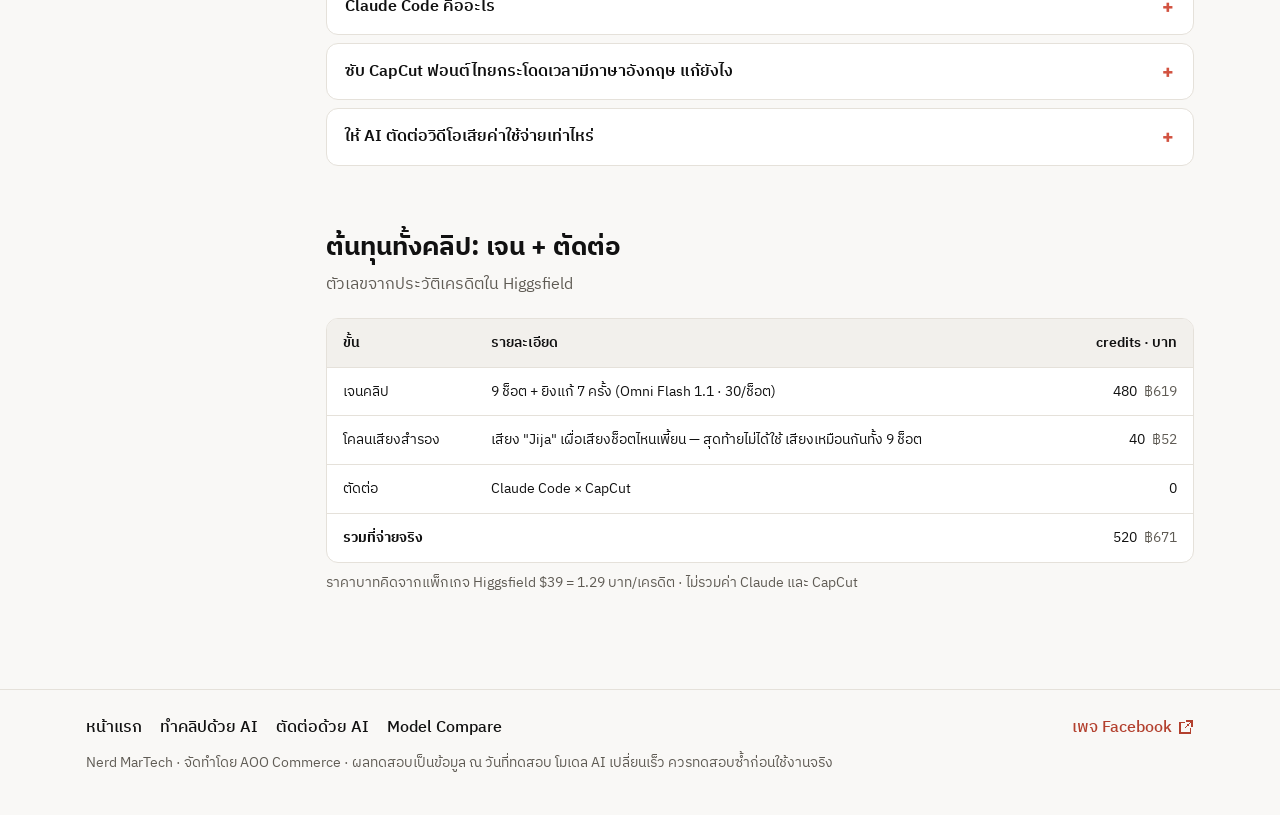
==== commit ed844b4d: "Compare: wide page, no verdict badges in matrix/cards, 180px hero clip body[data-wide] widens the co" ====
--- a/ai-edit.html
+++ b/ai-edit.html
@@ -32,7 +32,7 @@
 {"@context": "https://schema.org", "@type": "BreadcrumbList", "itemListElement": [{"@type": "ListItem", "position": 1, "name": "หน้าแรก", "item": "https://nerdmartech.com/"}, {"@type": "ListItem", "position": 2, "name": "ตัดต่อวิดีโอด้วย AI", "item": "https://nerdmartech.com/ai-edit.html"}]}
 </script>
 <link href="https://fonts.googleapis.com/css2?family=IBM+Plex+Sans+Thai:wght@400;500;600;700&family=Space+Grotesk:wght@500;600;700&family=Zen+Kaku+Gothic+New:wght@500;700&display=swap" rel="stylesheet">
-<link rel="stylesheet" href="assets/style.css?v=20260925d">
+<link rel="stylesheet" href="assets/style.css?v=20260925e">
 <link rel="icon" href="favicon.ico?v=2" sizes="any">
 <link rel="icon" type="image/png" sizes="32x32" href="assets/brand/favicon-32.png?v=2">
 <link rel="apple-touch-icon" href="assets/brand/apple-touch-icon.png?v=2">
@@ -235,6 +235,6 @@
 
 </main>
 
-<script src="assets/site.js?v=20260925d"></script>
+<script src="assets/site.js?v=20260925e"></script>
 </body>
 </html>
--- a/assets/style.css
+++ b/assets/style.css
@@ -619,11 +619,17 @@
 .matrix td.mdl .mdl-in{display:flex;align-items:center;gap:12px}
 /* hero with a 9:16 teaser on the right */
 /* shared page hero with a 9:16 clip on the right (compare · ai-video · ai-edit) */
-.hero.split.v916{grid-template-columns:minmax(0,1fr) 220px;gap:40px;align-items:center}
+.hero.split.v916{grid-template-columns:minmax(0,1fr) 180px;gap:40px;align-items:center}
 .hero-media.v916 video,.hero.split.v916>video{width:100%;aspect-ratio:9/16;object-fit:cover;background:#111;border-radius:var(--r);display:block}
-@media(max-width:860px){.hero.split.v916{grid-template-columns:minmax(0,1fr);gap:20px}.hero-media.v916,.hero.split.v916>video{max-width:240px;margin:0 auto}}
+@media(max-width:860px){.hero.split.v916{grid-template-columns:minmax(0,1fr);gap:20px}.hero-media.v916,.hero.split.v916>video{max-width:200px;margin:0 auto}}
 
 .lb-nav{position:absolute;top:50%;transform:translateY(-50%);width:48px;height:64px;border:0;border-radius:var(--r-sm);background:rgba(255,255,255,.12);color:#fff;font-size:40px;line-height:1;cursor:pointer;font-family:inherit}
 .lb-nav:hover{background:rgba(255,255,255,.24)}
 .lb-nav.prev{left:16px}.lb-nav.next{right:16px}
 @media(max-width:640px){.lb-nav{width:40px;height:52px;font-size:32px}.lb-nav.prev{left:6px}.lb-nav.next{right:6px}}
+
+/* wide page (body[data-wide]): content up to 1440px — for wide tables like the compare matrix */
+body[data-wide] .wrap{max-width:1440px}
+/* matrix: tighter columns so the whole table fits */
+.matrix th,.matrix td{padding-left:8px;padding-right:8px}
+.matrix .bar{width:64px}
